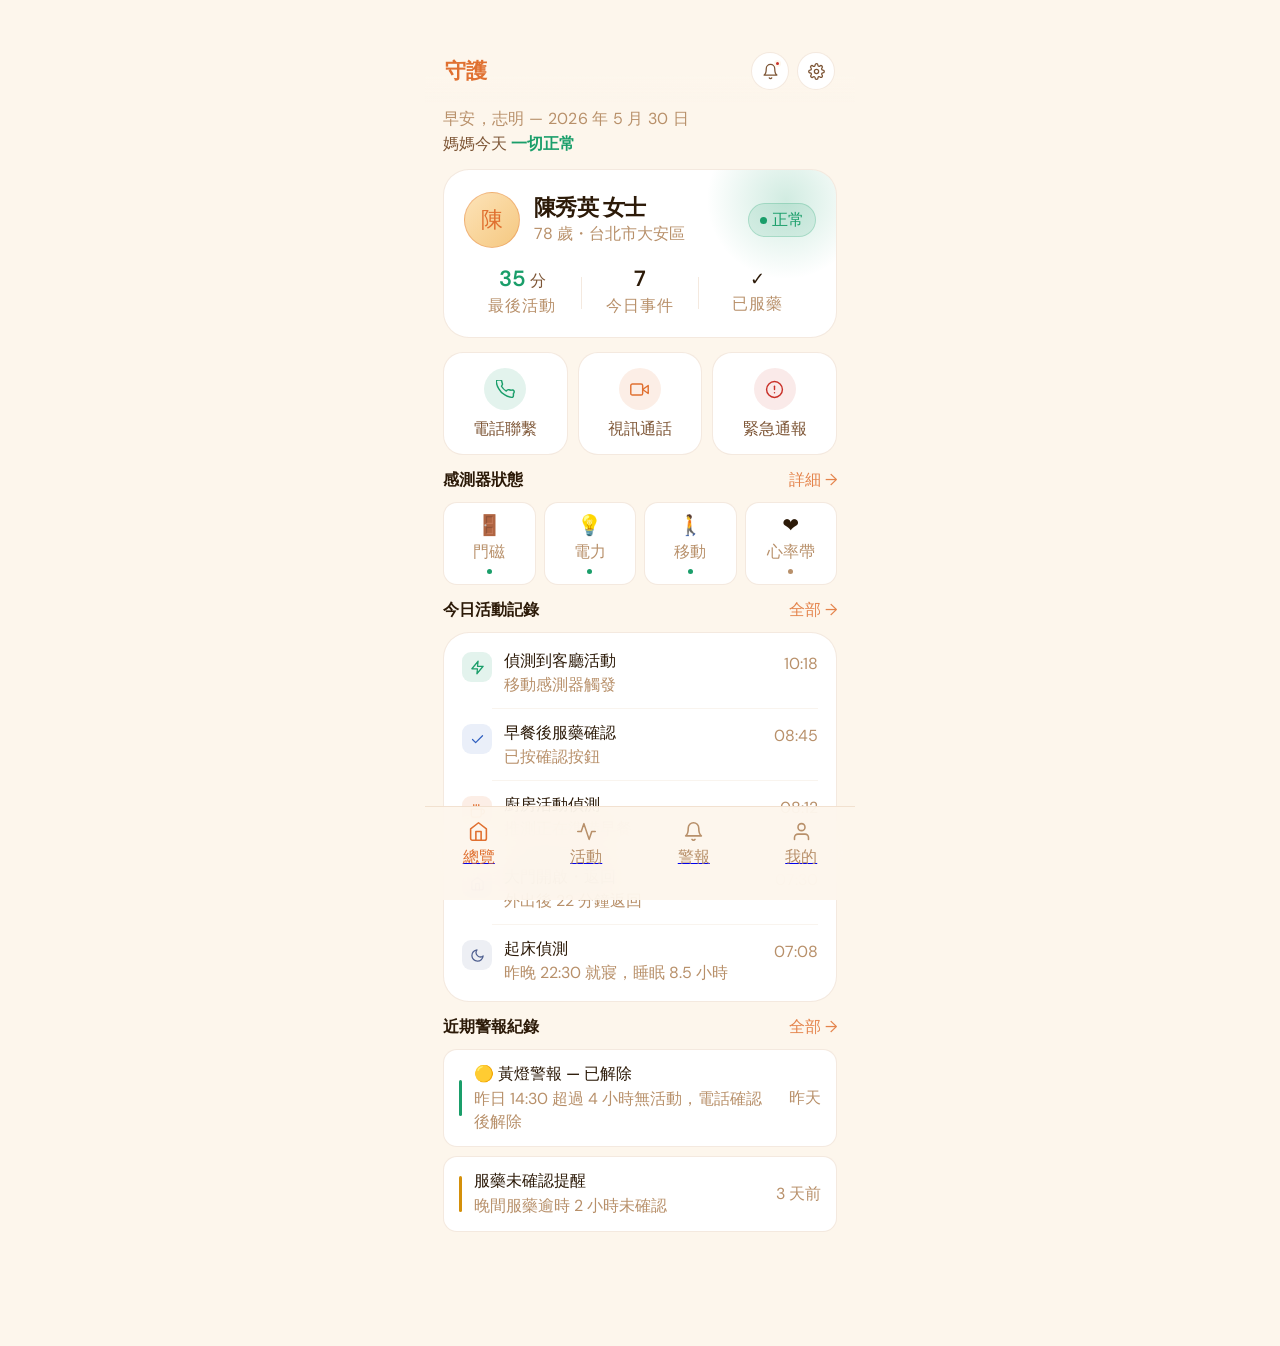
==== caregiver-dashboard/index.html @ 0aa28986 "feat: 防孤獨死照護系統初始提交 家屬 App 儀表板（caregiver-dashboard）完成： - 主畫面 index.html：狀態卡、活動時間軸、感測器列、警報區塊 - 警報頁 ale" ====
<!DOCTYPE html>
<html lang="zh-TW">
<head>
  <meta charset="UTF-8">
  <meta name="viewport" content="width=device-width, initial-scale=1.0">
  <title>守護 — 家屬照護儀表板</title>
  <link rel="preconnect" href="https://fonts.googleapis.com">
  <link rel="preconnect" href="https://fonts.gstatic.com" crossorigin>
  <link href="https://fonts.googleapis.com/css2?family=Fraunces:opsz,wght@9..144,300;9..144,400;9..144,600&family=DM+Sans:opsz,wght@9..40,300;9..40,400;9..40,500;9..40,600&display=swap" rel="stylesheet">
  <link rel="stylesheet" href="css/main.min.css">
</head>
<body>

<div class="app-wrapper">

  <!-- TOP BAR -->
  <header class="top-bar">
    <div class="app-logo">守護</div>
    <div class="top-actions">
      <button class="icon-btn" aria-label="通知">
        <div class="notif-dot"></div>
        <svg viewBox="0 0 24 24" fill="none" stroke="currentColor" stroke-width="1.8" stroke-linecap="round" stroke-linejoin="round">
          <path d="M18 8A6 6 0 006 8c0 7-3 9-3 9h18s-3-2-3-9"/>
          <path d="M13.73 21a2 2 0 01-3.46 0"/>
        </svg>
      </button>
      <button class="icon-btn" aria-label="設定">
        <svg viewBox="0 0 24 24" fill="none" stroke="currentColor" stroke-width="1.8" stroke-linecap="round" stroke-linejoin="round">
          <circle cx="12" cy="12" r="3"/>
          <path d="M19.4 15a1.65 1.65 0 00.33 1.82l.06.06a2 2 0 010 2.83 2 2 0 01-2.83 0l-.06-.06a1.65 1.65 0 00-1.82-.33 1.65 1.65 0 00-1 1.51V21a2 2 0 01-4 0v-.09a1.65 1.65 0 00-1-1.51 1.65 1.65 0 00-1.82.33l-.06.06a2 2 0 01-2.83-2.83l.06-.06A1.65 1.65 0 004.68 15a1.65 1.65 0 00-1.51-1H3a2 2 0 010-4h.09A1.65 1.65 0 004.6 9a1.65 1.65 0 00-.33-1.82l-.06-.06a2 2 0 012.83-2.83l.06.06A1.65 1.65 0 009 4.68a1.65 1.65 0 001-1.51V3a2 2 0 014 0v.09a1.65 1.65 0 001 1.51 1.65 1.65 0 001.82-.33l.06-.06a2 2 0 012.83 2.83l-.06.06A1.65 1.65 0 0019.4 9a1.65 1.65 0 001.51 1H21a2 2 0 010 4h-.09a1.65 1.65 0 00-1.51 1z"/>
        </svg>
      </button>
    </div>
  </header>

  <!-- MAIN -->
  <main class="main-content">

    <!-- 問候語 -->
    <div class="greeting">
      <div class="greeting-sub">早安，志明 — 2026 年 5 月 30 日</div>
      <div class="greeting-main" id="greeting-main">媽媽今天 <strong>一切正常</strong></div>
    </div>

    <!-- 長者狀態卡 -->
    <div class="elder-hero-card" id="hero-card">
      <div class="elder-info-row">
        <div class="elder-avatar">
          陳
          <div class="avatar-pulse"></div>
        </div>
        <div class="elder-meta">
          <div class="elder-name">陳秀英 女士</div>
          <div class="elder-detail">78 歲・台北市大安區</div>
        </div>
        <div class="status-badge" id="status-badge">
          <div class="status-dot"></div>
          <span id="badge-text">正常</span>
        </div>
      </div>

      <div class="status-stats">
        <div class="status-stat">
          <div class="stat-value highlight">35<small> 分</small></div>
          <div class="stat-label">最後活動</div>
        </div>
        <div class="stat-divider"></div>
        <div class="status-stat">
          <div class="stat-value">7</div>
          <div class="stat-label">今日事件</div>
        </div>
        <div class="stat-divider"></div>
        <div class="status-stat">
          <div class="stat-value" style="font-size:18px;">✓</div>
          <div class="stat-label">已服藥</div>
        </div>
      </div>
    </div>

    <!-- 快速操作 -->
    <div class="quick-actions">
      <div class="action-btn call">
        <div class="action-icon">
          <svg viewBox="0 0 24 24" fill="none" stroke="currentColor" stroke-width="1.8" stroke-linecap="round" stroke-linejoin="round">
            <path d="M22 16.92v3a2 2 0 01-2.18 2 19.79 19.79 0 01-8.63-3.07A19.5 19.5 0 013.4 10.81 19.79 19.79 0 01.36 2.18 2 2 0 012.34 0h3a2 2 0 012 1.72c.127.96.361 1.903.7 2.81a2 2 0 01-.45 2.11L6.91 7.91a16 16 0 006.09 6.09l1.27-1.27a2 2 0 012.11-.45c.907.339 1.85.573 2.81.7A2 2 0 0122 16.92z"/>
          </svg>
        </div>
        <span class="action-label">電話聯繫</span>
      </div>
      <div class="action-btn video">
        <div class="action-icon">
          <svg viewBox="0 0 24 24" fill="none" stroke="currentColor" stroke-width="1.8" stroke-linecap="round" stroke-linejoin="round">
            <polygon points="23 7 16 12 23 17 23 7"/>
            <rect x="1" y="5" width="15" height="14" rx="2" ry="2"/>
          </svg>
        </div>
        <span class="action-label">視訊通話</span>
      </div>
      <div class="action-btn sos">
        <div class="action-icon">
          <svg viewBox="0 0 24 24" fill="none" stroke="currentColor" stroke-width="1.8" stroke-linecap="round" stroke-linejoin="round">
            <circle cx="12" cy="12" r="10"/>
            <line x1="12" y1="8" x2="12" y2="12"/>
            <line x1="12" y1="16" x2="12.01" y2="16"/>
          </svg>
        </div>
        <span class="action-label">緊急通報</span>
      </div>
    </div>

    <!-- 感測器狀態 -->
    <div class="sensor-section">
      <div class="section-header">
        <span class="section-title">感測器狀態</span>
        <span class="section-link">詳細 →</span>
      </div>
      <div class="sensor-row">
        <div class="sensor-card">
          <div class="sensor-emoji">🚪</div>
          <div class="sensor-name">門磁</div>
          <div class="sensor-pip"></div>
        </div>
        <div class="sensor-card">
          <div class="sensor-emoji">💡</div>
          <div class="sensor-name">電力</div>
          <div class="sensor-pip"></div>
        </div>
        <div class="sensor-card">
          <div class="sensor-emoji">🚶</div>
          <div class="sensor-name">移動</div>
          <div class="sensor-pip"></div>
        </div>
        <div class="sensor-card">
          <div class="sensor-emoji">❤️</div>
          <div class="sensor-name">心率帶</div>
          <div class="sensor-pip offline"></div>
        </div>
      </div>
    </div>

    <!-- 活動時間軸 -->
    <div class="timeline-section">
      <div class="section-header">
        <span class="section-title">今日活動記錄</span>
        <span class="section-link">全部 →</span>
      </div>
      <div class="timeline-card">
        <div class="timeline-list">

          <div class="tl-item">
            <div class="tl-icon tl-movement">
              <svg viewBox="0 0 24 24" fill="none" stroke="currentColor" stroke-width="2" stroke-linecap="round" stroke-linejoin="round">
                <polyline points="13 2 3 14 12 14 11 22 21 10 12 10 13 2"/>
              </svg>
            </div>
            <div class="tl-content">
              <div class="tl-event">偵測到客廳活動</div>
              <div class="tl-sub">移動感測器觸發</div>
            </div>
            <div class="tl-time">10:18</div>
          </div>

          <div class="tl-item">
            <div class="tl-icon tl-medicine">
              <svg viewBox="0 0 24 24" fill="none" stroke="currentColor" stroke-width="2" stroke-linecap="round" stroke-linejoin="round">
                <polyline points="20 6 9 17 4 12"/>
              </svg>
            </div>
            <div class="tl-content">
              <div class="tl-event">早餐後服藥確認</div>
              <div class="tl-sub">已按確認按鈕</div>
            </div>
            <div class="tl-time">08:45</div>
          </div>

          <div class="tl-item">
            <div class="tl-icon tl-food">
              <svg viewBox="0 0 24 24" fill="none" stroke="currentColor" stroke-width="2" stroke-linecap="round" stroke-linejoin="round">
                <path d="M18 8h1a4 4 0 010 8h-1"/>
                <path d="M2 8h16v9a4 4 0 01-4 4H6a4 4 0 01-4-4V8z"/>
                <line x1="6" y1="1" x2="6" y2="4"/>
                <line x1="10" y1="1" x2="10" y2="4"/>
                <line x1="14" y1="1" x2="14" y2="4"/>
              </svg>
            </div>
            <div class="tl-content">
              <div class="tl-event">廚房活動偵測</div>
              <div class="tl-sub">推測正在準備早餐</div>
            </div>
            <div class="tl-time">08:12</div>
          </div>

          <div class="tl-item">
            <div class="tl-icon tl-door">
              <svg viewBox="0 0 24 24" fill="none" stroke="currentColor" stroke-width="2" stroke-linecap="round" stroke-linejoin="round">
                <path d="M3 9l9-7 9 7v11a2 2 0 01-2 2H5a2 2 0 01-2-2z"/>
                <polyline points="9 22 9 12 15 12 15 22"/>
              </svg>
            </div>
            <div class="tl-content">
              <div class="tl-event">大門開啟・返回</div>
              <div class="tl-sub">外出後 22 分鐘返回</div>
            </div>
            <div class="tl-time">07:30</div>
          </div>

          <div class="tl-item">
            <div class="tl-icon tl-sleep">
              <svg viewBox="0 0 24 24" fill="none" stroke="currentColor" stroke-width="2" stroke-linecap="round" stroke-linejoin="round">
                <path d="M21 12.79A9 9 0 1111.21 3 7 7 0 0021 12.79z"/>
              </svg>
            </div>
            <div class="tl-content">
              <div class="tl-event">起床偵測</div>
              <div class="tl-sub">昨晚 22:30 就寢，睡眠 8.5 小時</div>
            </div>
            <div class="tl-time">07:08</div>
          </div>

        </div>
      </div>
    </div>

    <!-- 近期警報 -->
    <div class="alert-section">
      <div class="section-header">
        <span class="section-title">近期警報紀錄</span>
        <span class="section-link">全部 →</span>
      </div>
      <div class="alert-list">
        <div class="alert-item">
          <div class="alert-bar green"></div>
          <div class="alert-content">
            <div class="alert-title">🟡 黃燈警報 — 已解除</div>
            <div class="alert-desc">昨日 14:30 超過 4 小時無活動，電話確認後解除</div>
          </div>
          <div class="alert-time">昨天</div>
        </div>
        <div class="alert-item">
          <div class="alert-bar yellow"></div>
          <div class="alert-content">
            <div class="alert-title">服藥未確認提醒</div>
            <div class="alert-desc">晚間服藥逾時 2 小時未確認</div>
          </div>
          <div class="alert-time">3 天前</div>
        </div>
      </div>
    </div>

    <div style="height: 12px;"></div>
  </main>

</div><!-- /app-wrapper -->

<script src="js/bottom-nav.js"></script>
<script src="js/main.js"></script>
</body>
</html>
---- caregiver-dashboard/css/main.min.css ----
:root{--color-bg: #fdf6ec;--color-surface: #ffffff;--color-surface-raised: #fff9f0;--color-surface-high: #fff3e0;--color-border: rgba(180, 110, 40, 0.15);--color-border-subtle: rgba(180, 110, 40, 0.08);--color-text-primary: #2c1a08;--color-text-secondary: #7d5535;--color-text-dim: #b8906a;--color-accent: #e07030;--color-accent-dim: rgba(224, 112, 48, 0.12);--color-green: #1a9e6a;--color-green-dim: rgba(26, 158, 106, 0.12);--color-green-glow: rgba(26, 158, 106, 0.20);--color-yellow: #d4900a;--color-yellow-dim: rgba(212, 144, 10, 0.12);--color-yellow-glow: rgba(212, 144, 10, 0.20);--color-red: #c93028;--color-red-dim: rgba(201, 48, 40, 0.10);--color-red-glow: rgba(201, 48, 40, 0.20);--color-blue: #3060c0;--color-purple: #7050b8;--color-slate: #506090;--font-display: 'Fraunces', Georgia, serif;--font-ui: 'DM Sans', system-ui, sans-serif;--radius-sm: 8px;--radius-md: 14px;--radius-lg: 20px;--radius-xl: 26px}*,*::before,*::after{box-sizing:border-box;margin:0;padding:0}html{font-size:100%;-webkit-tap-highlight-color:rgba(0,0,0,0)}body{font-family:var(--font-ui);background-color:var(--color-bg);color:var(--color-text-primary);min-height:100vh;max-width:430px;margin:0 auto;position:relative;overflow-x:hidden}::-webkit-scrollbar{width:4px}::-webkit-scrollbar-track{background:rgba(0,0,0,0)}::-webkit-scrollbar-thumb{background:var(--color-text-dim);border-radius:2px}@keyframes fade-up{from{opacity:0;transform:translateY(18px)}to{opacity:1;transform:translateY(0)}}@keyframes pulse-ring{0%{transform:scale(0.88);opacity:.55}100%{transform:scale(1.28);opacity:0}}@keyframes dot-blink{0%,100%{opacity:1}50%{opacity:.45}}.app-wrapper{display:flex;flex-direction:column;min-height:100vh;padding-bottom:88px}.top-bar{display:flex;align-items:center;justify-content:space-between;padding:52px 20px 14px;position:sticky;top:0;z-index:100;background:linear-gradient(to bottom, var(--color-bg) 72%, transparent)}.app-logo{font-family:var(--font-display);font-size:1.3125rem;font-weight:600;color:var(--color-accent);letter-spacing:-0.02em}.top-actions{display:flex;gap:8px;align-items:center}.icon-btn{width:38px;height:38px;border-radius:50%;background:var(--color-surface);border:1px solid var(--color-border);display:flex;align-items:center;justify-content:center;cursor:pointer;color:var(--color-text-secondary);transition:background .18s,color .18s;position:relative}.icon-btn:hover{background:var(--color-surface-raised);color:var(--color-text-primary)}.icon-btn svg{width:17px;height:17px}.notif-dot{position:absolute;top:7px;right:7px;width:7px;height:7px;border-radius:50%;background:var(--color-red);border:2px solid var(--color-bg)}.main-content{padding:4px 18px 0;display:flex;flex-direction:column;gap:14px}.section-header{display:flex;align-items:center;justify-content:space-between;margin-bottom:11px}.section-title{font-size:1rem;font-weight:600;color:var(--color-text-primary)}.section-link{font-size:1rem;color:var(--color-accent);cursor:pointer;opacity:.85}.bottom-nav{position:fixed;bottom:0;left:50%;transform:translateX(-50%);width:100%;max-width:430px;background:rgba(253,246,236,.92);backdrop-filter:blur(22px);-webkit-backdrop-filter:blur(22px);border-top:1px solid var(--color-border);display:flex;align-items:center;justify-content:space-around;padding:10px 0 28px;z-index:100}.nav-item{display:flex;flex-direction:column;align-items:center;gap:4px;cursor:pointer;padding:4px 22px;transition:opacity .18s}.nav-item svg{width:21px;height:21px;color:var(--color-text-dim);transition:color .18s}.nav-item span{font-size:1rem;color:var(--color-text-dim);transition:color .18s}.nav-item.active svg,.nav-item.active span{color:var(--color-accent)}.greeting{animation:fade-up .4s ease both;animation-delay:.02s}.greeting-sub{font-size:1rem;color:var(--color-text-dim);margin-bottom:3px;letter-spacing:.02em}.greeting-main{font-size:1rem;color:var(--color-text-secondary);font-weight:400}.greeting-main strong{font-weight:600;color:var(--color-green)}.elder-hero-card{background:var(--color-surface);border:1px solid var(--color-border);border-radius:var(--radius-xl);padding:22px 20px 20px;position:relative;overflow:hidden;animation:fade-up .45s ease both;animation-delay:.08s}.elder-hero-card::before{content:"";position:absolute;top:-50px;right:-30px;width:160px;height:160px;border-radius:50%;background:radial-gradient(circle, var(--color-green-glow) 0%, transparent 70%);pointer-events:none;transition:background .8s ease}.elder-hero-card.status-yellow::before{background:radial-gradient(circle, var(--color-yellow-glow) 0%, transparent 70%)}.elder-hero-card.status-red::before{background:radial-gradient(circle, var(--color-red-glow) 0%, transparent 70%)}.elder-info-row{display:flex;align-items:center;gap:14px;margin-bottom:20px}.elder-avatar{width:56px;height:56px;border-radius:50%;background:linear-gradient(135deg, #fde3b8 0%, #f5c880 100%);display:flex;align-items:center;justify-content:center;font-family:var(--font-display);font-size:1.375rem;font-weight:400;color:var(--color-accent);flex-shrink:0;border:1.5px solid rgba(224,112,48,.35);position:relative}.avatar-pulse{position:absolute;inset:-4px;border-radius:50%;border:1.5px solid var(--color-accent);opacity:0;animation:pulse-ring 3.2s ease-out infinite}.elder-meta{flex:1;min-width:0}.elder-name{font-family:var(--font-display);font-size:1.375rem;font-weight:600;color:var(--color-text-primary);letter-spacing:-0.025em;line-height:1.1;margin-bottom:4px;white-space:nowrap;overflow:hidden;text-overflow:ellipsis}.elder-detail{font-size:1rem;color:var(--color-text-dim)}.status-badge{display:inline-flex;align-items:center;gap:5px;padding:5px 11px;border-radius:100px;font-size:1rem;font-weight:500;flex-shrink:0;background:var(--color-green-dim);color:var(--color-green);border:1px solid rgba(26,158,106,.22);transition:all .4s}.status-badge.yellow{background:var(--color-yellow-dim);color:var(--color-yellow);border-color:rgba(212,144,10,.22)}.status-badge.red{background:var(--color-red-dim);color:var(--color-red);border-color:rgba(201,48,40,.22)}.status-dot{width:7px;height:7px;border-radius:50%;background:currentColor;animation:dot-blink 2s ease-in-out infinite}.status-stats{display:grid;grid-template-columns:1fr 1px 1fr 1px 1fr;align-items:center}.stat-divider{height:32px;background:var(--color-border)}.status-stat{text-align:center;padding:0 8px}.stat-value{font-size:1.375rem;font-weight:600;color:var(--color-text-primary);line-height:1;margin-bottom:5px}.stat-value.highlight{color:var(--color-green)}.stat-value small{font-size:1rem;font-weight:400;color:var(--color-text-secondary)}.stat-label{font-size:1rem;color:var(--color-text-dim);text-transform:uppercase;letter-spacing:.07em}.quick-actions{display:grid;grid-template-columns:1fr 1fr 1fr;gap:10px;animation:fade-up .45s ease both;animation-delay:.16s}.action-btn{background:var(--color-surface);border:1px solid var(--color-border);border-radius:var(--radius-lg);padding:15px 8px 14px;display:flex;flex-direction:column;align-items:center;gap:8px;cursor:pointer;transition:background .18s,transform .18s;user-select:none}.action-btn:hover{background:var(--color-surface-raised);transform:translateY(-2px)}.action-btn:active{transform:translateY(0)}.action-icon{width:42px;height:42px;border-radius:50%;display:flex;align-items:center;justify-content:center}.action-icon svg{width:19px;height:19px}.action-btn.call .action-icon{background:var(--color-green-dim);color:var(--color-green)}.action-btn.video .action-icon{background:var(--color-accent-dim);color:var(--color-accent)}.action-btn.sos .action-icon{background:var(--color-red-dim);color:var(--color-red)}.action-label{font-size:1rem;font-weight:500;color:var(--color-text-secondary)}.sensor-section{animation:fade-up .45s ease both;animation-delay:.24s}.sensor-row{display:grid;grid-template-columns:repeat(4, 1fr);gap:8px}.sensor-card{background:var(--color-surface);border:1px solid var(--color-border);border-radius:var(--radius-md);padding:12px 6px 10px;display:flex;flex-direction:column;align-items:center;gap:6px}.sensor-emoji{font-size:1.25rem;line-height:1}.sensor-name{font-size:1rem;color:var(--color-text-dim);text-align:center}.sensor-pip{width:5px;height:5px;border-radius:50%;background:var(--color-green)}.sensor-pip.offline{background:var(--color-text-dim)}.sensor-pip.warn{background:var(--color-yellow)}.timeline-section{animation:fade-up .45s ease both;animation-delay:.3s}.timeline-card{background:var(--color-surface);border:1px solid var(--color-border);border-radius:var(--radius-xl);overflow:hidden}.timeline-list{padding:4px 0}.tl-item{display:flex;align-items:flex-start;gap:12px;padding:13px 18px;position:relative;transition:background .15s;cursor:default}.tl-item:hover{background:var(--color-surface-raised)}.tl-item:not(:last-child)::after{content:"";position:absolute;left:48px;bottom:0;right:18px;height:1px;background:var(--color-border-subtle)}.tl-icon{width:30px;height:30px;border-radius:9px;display:flex;align-items:center;justify-content:center;flex-shrink:0;margin-top:2px}.tl-icon svg{width:15px;height:15px}.tl-movement{background:var(--color-green-dim);color:var(--color-green)}.tl-medicine{background:rgba(48,96,192,.1);color:var(--color-blue)}.tl-food{background:var(--color-accent-dim);color:var(--color-accent)}.tl-door{background:rgba(112,80,184,.1);color:var(--color-purple)}.tl-sleep{background:rgba(80,96,144,.1);color:var(--color-slate)}.tl-alert{background:var(--color-red-dim);color:var(--color-red)}.tl-content{flex:1}.tl-event{font-size:1rem;font-weight:500;color:var(--color-text-primary);margin-bottom:2px}.tl-sub{font-size:1rem;color:var(--color-text-dim)}.tl-time{font-size:1rem;color:var(--color-text-dim);flex-shrink:0;margin-top:3px;font-variant-numeric:tabular-nums}.alert-section{animation:fade-up .45s ease both;animation-delay:.36s}.alert-list{display:flex;flex-direction:column;gap:9px}.alert-item{background:var(--color-surface);border:1px solid var(--color-border);border-radius:var(--radius-md);padding:13px 15px;display:flex;align-items:center;gap:12px}.alert-bar{width:3px;height:36px;border-radius:2px;flex-shrink:0}.alert-bar.green{background:var(--color-green)}.alert-bar.yellow{background:var(--color-yellow)}.alert-bar.red{background:var(--color-red)}.alert-content{flex:1}.alert-title{font-size:1rem;font-weight:500;color:var(--color-text-primary);margin-bottom:2px}.alert-desc{font-size:1rem;color:var(--color-text-dim);line-height:1.45}.alert-time{font-size:1rem;color:var(--color-text-dim);white-space:nowrap;flex-shrink:0}.top-bar--inner .top-bar-left{display:flex;align-items:center;gap:10px}.page-title{font-family:var(--font-ui);font-size:1.0625rem;font-weight:600;color:var(--color-text-primary);letter-spacing:-0.01em}.alerts-page{padding-top:12px}.alert-status-banner{display:flex;align-items:center;gap:14px;padding:16px 18px;border-radius:var(--radius-lg);border:1px solid var(--color-border);background:var(--color-surface);animation:fade-up .35s ease both}.alert-status-banner.green{background:var(--color-green-dim);border-color:rgba(26,158,106,.25)}.alert-status-banner.green .status-banner-dot{background:var(--color-green);box-shadow:0 0 0 5px var(--color-green-glow)}.alert-status-banner.green .status-banner-value{color:var(--color-green)}.alert-status-banner.yellow{background:var(--color-yellow-dim);border-color:rgba(212,144,10,.25)}.alert-status-banner.yellow .status-banner-dot{background:var(--color-yellow);box-shadow:0 0 0 5px var(--color-yellow-glow);animation:dot-blink 1.4s ease-in-out infinite}.alert-status-banner.yellow .status-banner-value{color:var(--color-yellow)}.alert-status-banner.red{background:var(--color-red-dim);border-color:rgba(201,48,40,.25)}.alert-status-banner.red .status-banner-dot{background:var(--color-red);box-shadow:0 0 0 5px var(--color-red-glow);animation:dot-blink .8s ease-in-out infinite}.alert-status-banner.red .status-banner-value{color:var(--color-red)}.status-banner-indicator{display:flex;align-items:center;justify-content:center;width:36px;height:36px;flex-shrink:0}.status-banner-dot{width:12px;height:12px;border-radius:50%}.status-banner-body{flex:1}.status-banner-label{font-size:.6875rem;color:var(--color-text-dim);margin-bottom:3px;text-transform:uppercase;letter-spacing:.04em}.status-banner-value{font-family:var(--font-display);font-size:1.125rem;font-weight:600;letter-spacing:-0.02em}.status-banner-meta{text-align:right;flex-shrink:0}.status-banner-since{font-size:.8125rem;font-weight:500;color:var(--color-text-primary)}.status-banner-date{font-size:.6875rem;color:var(--color-text-dim);margin-top:2px}.alert-filter-bar{display:flex;gap:6px;animation:fade-up .35s ease both;animation-delay:.08s}.filter-tab{display:flex;align-items:center;gap:6px;padding:7px 13px;border-radius:var(--radius-md);border:1px solid var(--color-border);background:var(--color-surface);font-family:var(--font-ui);font-size:.8125rem;font-weight:500;color:var(--color-text-secondary);cursor:pointer;transition:background .18s,border-color .18s,color .18s}.filter-tab:hover{background:var(--color-surface-raised);color:var(--color-text-primary)}.filter-tab.active{background:var(--color-accent-dim);border-color:rgba(224,112,48,.3);color:var(--color-accent)}.filter-count{display:inline-flex;align-items:center;justify-content:center;min-width:17px;height:17px;padding:0 4px;border-radius:9px;background:var(--color-surface-high);font-size:.625rem;font-weight:700;color:var(--color-text-dim)}.filter-count.is-active{background:var(--color-red-dim);color:var(--color-red)}.alert-feed{display:flex;flex-direction:column;gap:10px;animation:fade-up .35s ease both;animation-delay:.16s;padding-bottom:8px}.alert-card{background:var(--color-surface);border:1px solid var(--color-border);border-left-width:3px;border-radius:var(--radius-lg);padding:16px;transition:opacity .22s,transform .22s}.alert-card.hidden{display:none}.alert-card.level-red{border-left-color:var(--color-red)}.alert-card.level-yellow{border-left-color:var(--color-yellow)}.alert-card-header{display:flex;align-items:center;justify-content:space-between;margin-bottom:10px}.alert-level-badge{display:inline-flex;align-items:center;gap:6px;padding:4px 9px;border-radius:var(--radius-sm);font-size:.6875rem;font-weight:700;letter-spacing:.02em}.alert-level-badge .level-dot{width:6px;height:6px;border-radius:50%;flex-shrink:0}.alert-level-badge.red{background:var(--color-red-dim);color:var(--color-red);border:1px solid rgba(201,48,40,.2)}.alert-level-badge.red .level-dot{background:var(--color-red)}.alert-level-badge.yellow{background:var(--color-yellow-dim);color:var(--color-yellow);border:1px solid rgba(212,144,10,.2)}.alert-level-badge.yellow .level-dot{background:var(--color-yellow)}.alert-card-time{font-size:.6875rem;color:var(--color-text-dim)}.alert-card-trigger{font-size:.9375rem;font-weight:500;color:var(--color-text-primary);line-height:1.4;margin-bottom:5px}.alert-meta-row{display:flex;align-items:center;gap:5px;font-size:.6875rem;color:var(--color-text-dim);margin-bottom:14px}.dot-divider{opacity:.45}.alert-escalation{margin-bottom:14px;padding-left:2px}.esc-item{display:flex;gap:11px;align-items:flex-start;position:relative}.esc-item:not(:last-child){padding-bottom:10px}.esc-item:not(:last-child)::after{content:"";position:absolute;left:6px;top:14px;bottom:0;width:1px;background:var(--color-border)}.esc-dot{width:13px;height:13px;border-radius:50%;flex-shrink:0;margin-top:2px;position:relative;z-index:1}.esc-dot.auto{background:var(--color-surface-high);border:2px solid var(--color-text-dim)}.esc-dot.notify{background:var(--color-yellow-dim);border:2px solid var(--color-yellow)}.esc-dot.resolve{background:var(--color-green-dim);border:2px solid var(--color-green)}.esc-dot.contact{background:var(--color-accent-dim);border:2px solid var(--color-accent)}.esc-body{flex:1}.esc-action{font-size:.8125rem;font-weight:500;color:var(--color-text-primary);line-height:1.35}.esc-time{font-size:.6875rem;color:var(--color-text-dim);margin-top:2px}.alert-card-footer{display:flex;align-items:center;gap:5px;padding-top:12px;border-top:1px solid var(--color-border-subtle);font-size:.75rem;font-weight:500}.alert-card-footer.resolved{color:var(--color-green)}.alert-card-footer.resolved svg{stroke:var(--color-green)}.alert-card-footer.pending{color:var(--color-yellow)}.alert-card-footer.pending svg{stroke:var(--color-yellow)}.alert-action-group{display:flex;gap:8px;margin-top:14px;padding-top:12px;border-top:1px solid var(--color-border-subtle)}.alert-action-btn{flex:1;padding:10px 12px;border-radius:var(--radius-md);font-family:var(--font-ui);font-size:.8125rem;font-weight:600;cursor:pointer;text-align:center;border:1px solid var(--color-border);background:var(--color-surface);color:var(--color-text-primary);transition:background .18s}.alert-action-btn:hover{background:var(--color-surface-raised)}.alert-action-btn.primary{background:var(--color-accent);border-color:var(--color-accent);color:#fff}.alert-action-btn.primary:hover{filter:brightness(0.92)}.alert-action-btn.danger{background:var(--color-red-dim);border-color:rgba(201,48,40,.3);color:var(--color-red)}.alert-action-btn.danger:hover{background:rgba(201,48,40,.18)}.alert-empty{text-align:center;padding:48px 20px;color:var(--color-text-dim);font-size:.875rem;display:none}.alert-empty.visible{display:block}.alert-empty .alert-empty-icon{font-size:2rem;margin-bottom:12px;opacity:.5}
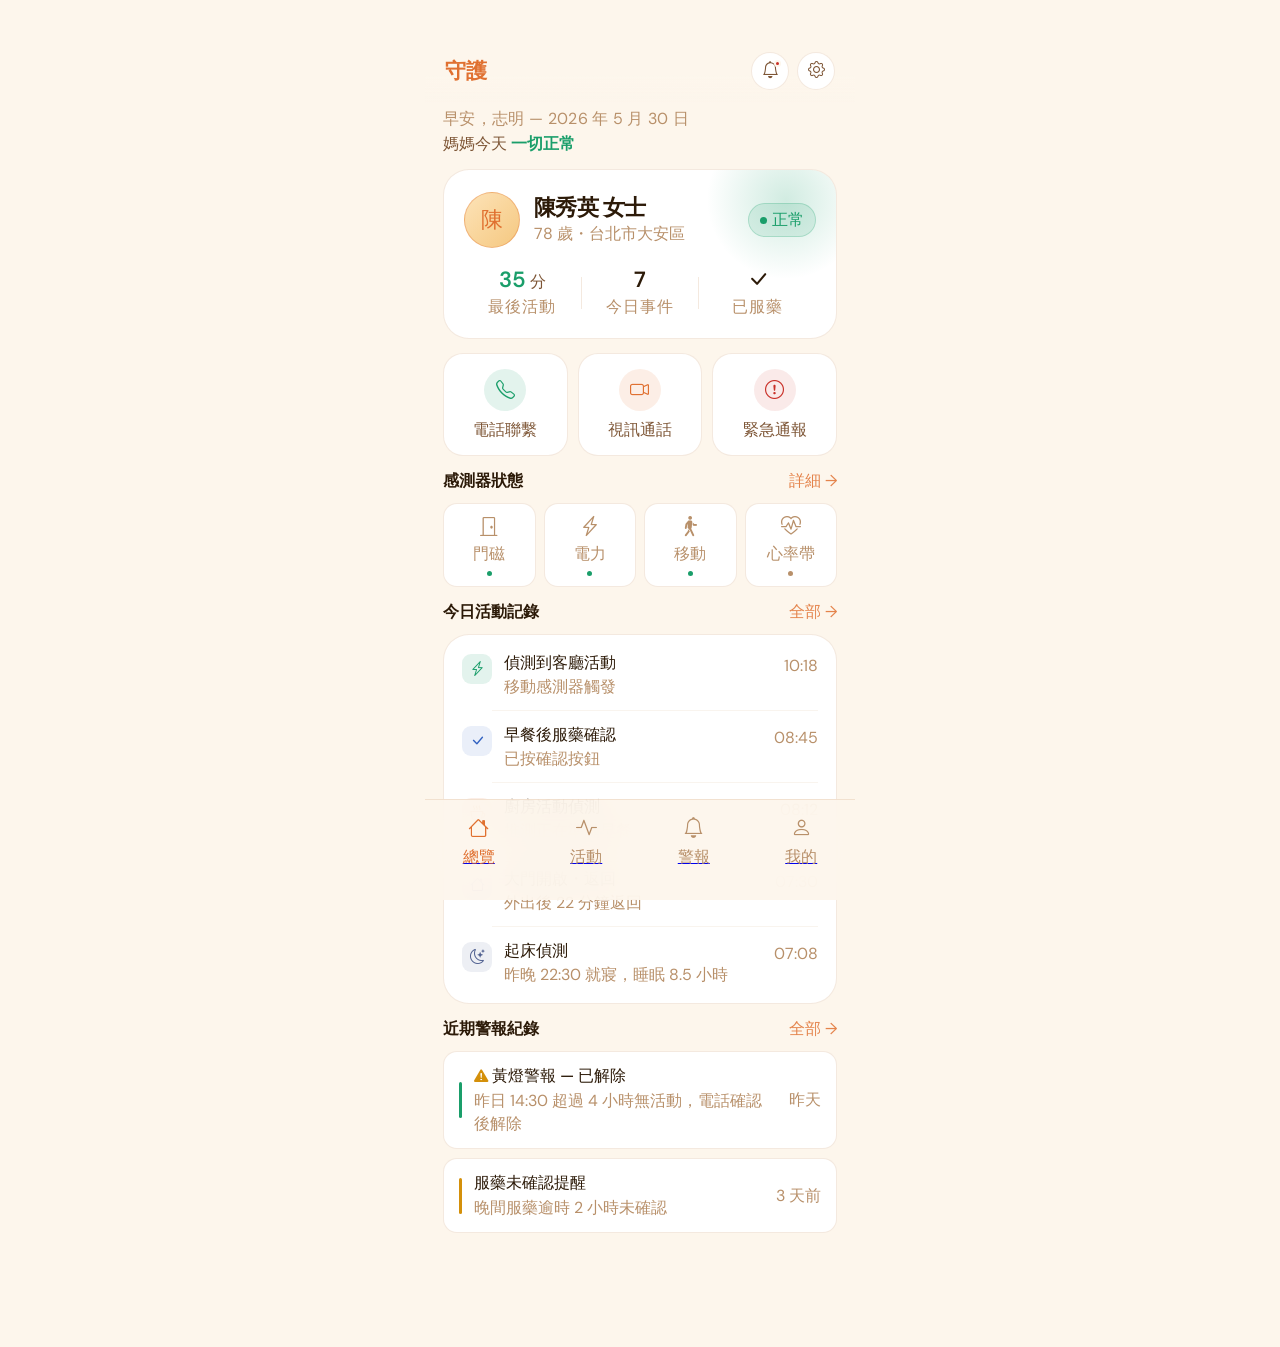
==== commit c811ac9b: "開發 開發" ====
--- a/caregiver-dashboard/index.html
+++ b/caregiver-dashboard/index.html
@@ -7,6 +7,7 @@
   <link rel="preconnect" href="https://fonts.googleapis.com">
   <link rel="preconnect" href="https://fonts.gstatic.com" crossorigin>
   <link href="https://fonts.googleapis.com/css2?family=Fraunces:opsz,wght@9..144,300;9..144,400;9..144,600&family=DM+Sans:opsz,wght@9..40,300;9..40,400;9..40,500;9..40,600&display=swap" rel="stylesheet">
+  <link rel="stylesheet" href="https://cdn.jsdelivr.net/npm/bootstrap-icons@1.11.3/font/bootstrap-icons.min.css">
   <link rel="stylesheet" href="css/main.min.css">
 </head>
 <body>
@@ -19,16 +20,10 @@
     <div class="top-actions">
       <button class="icon-btn" aria-label="通知">
         <div class="notif-dot"></div>
-        <svg viewBox="0 0 24 24" fill="none" stroke="currentColor" stroke-width="1.8" stroke-linecap="round" stroke-linejoin="round">
-          <path d="M18 8A6 6 0 006 8c0 7-3 9-3 9h18s-3-2-3-9"/>
-          <path d="M13.73 21a2 2 0 01-3.46 0"/>
-        </svg>
+        <i class="bi bi-bell"></i>
       </button>
       <button class="icon-btn" aria-label="設定">
-        <svg viewBox="0 0 24 24" fill="none" stroke="currentColor" stroke-width="1.8" stroke-linecap="round" stroke-linejoin="round">
-          <circle cx="12" cy="12" r="3"/>
-          <path d="M19.4 15a1.65 1.65 0 00.33 1.82l.06.06a2 2 0 010 2.83 2 2 0 01-2.83 0l-.06-.06a1.65 1.65 0 00-1.82-.33 1.65 1.65 0 00-1 1.51V21a2 2 0 01-4 0v-.09a1.65 1.65 0 00-1-1.51 1.65 1.65 0 00-1.82.33l-.06.06a2 2 0 01-2.83-2.83l.06-.06A1.65 1.65 0 004.68 15a1.65 1.65 0 00-1.51-1H3a2 2 0 010-4h.09A1.65 1.65 0 004.6 9a1.65 1.65 0 00-.33-1.82l-.06-.06a2 2 0 012.83-2.83l.06.06A1.65 1.65 0 009 4.68a1.65 1.65 0 001-1.51V3a2 2 0 014 0v.09a1.65 1.65 0 001 1.51 1.65 1.65 0 001.82-.33l.06-.06a2 2 0 012.83 2.83l-.06.06A1.65 1.65 0 0019.4 9a1.65 1.65 0 001.51 1H21a2 2 0 010 4h-.09a1.65 1.65 0 00-1.51 1z"/>
-        </svg>
+        <i class="bi bi-gear"></i>
       </button>
     </div>
   </header>
@@ -71,7 +66,7 @@
         </div>
         <div class="stat-divider"></div>
         <div class="status-stat">
-          <div class="stat-value" style="font-size:18px;">✓</div>
+          <div class="stat-value"><i class="bi bi-check-lg"></i></div>
           <div class="stat-label">已服藥</div>
         </div>
       </div>
@@ -81,28 +76,19 @@
     <div class="quick-actions">
       <div class="action-btn call">
         <div class="action-icon">
-          <svg viewBox="0 0 24 24" fill="none" stroke="currentColor" stroke-width="1.8" stroke-linecap="round" stroke-linejoin="round">
-            <path d="M22 16.92v3a2 2 0 01-2.18 2 19.79 19.79 0 01-8.63-3.07A19.5 19.5 0 013.4 10.81 19.79 19.79 0 01.36 2.18 2 2 0 012.34 0h3a2 2 0 012 1.72c.127.96.361 1.903.7 2.81a2 2 0 01-.45 2.11L6.91 7.91a16 16 0 006.09 6.09l1.27-1.27a2 2 0 012.11-.45c.907.339 1.85.573 2.81.7A2 2 0 0122 16.92z"/>
-          </svg>
+          <i class="bi bi-telephone"></i>
         </div>
         <span class="action-label">電話聯繫</span>
       </div>
       <div class="action-btn video">
         <div class="action-icon">
-          <svg viewBox="0 0 24 24" fill="none" stroke="currentColor" stroke-width="1.8" stroke-linecap="round" stroke-linejoin="round">
-            <polygon points="23 7 16 12 23 17 23 7"/>
-            <rect x="1" y="5" width="15" height="14" rx="2" ry="2"/>
-          </svg>
+          <i class="bi bi-camera-video"></i>
         </div>
         <span class="action-label">視訊通話</span>
       </div>
       <div class="action-btn sos">
         <div class="action-icon">
-          <svg viewBox="0 0 24 24" fill="none" stroke="currentColor" stroke-width="1.8" stroke-linecap="round" stroke-linejoin="round">
-            <circle cx="12" cy="12" r="10"/>
-            <line x1="12" y1="8" x2="12" y2="12"/>
-            <line x1="12" y1="16" x2="12.01" y2="16"/>
-          </svg>
+          <i class="bi bi-exclamation-circle"></i>
         </div>
         <span class="action-label">緊急通報</span>
       </div>
@@ -116,22 +102,22 @@
       </div>
       <div class="sensor-row">
         <div class="sensor-card">
-          <div class="sensor-emoji">🚪</div>
+          <div class="sensor-icon"><i class="bi bi-door-closed"></i></div>
           <div class="sensor-name">門磁</div>
           <div class="sensor-pip"></div>
         </div>
         <div class="sensor-card">
-          <div class="sensor-emoji">💡</div>
+          <div class="sensor-icon"><i class="bi bi-lightning-charge"></i></div>
           <div class="sensor-name">電力</div>
           <div class="sensor-pip"></div>
         </div>
         <div class="sensor-card">
-          <div class="sensor-emoji">🚶</div>
+          <div class="sensor-icon"><i class="bi bi-person-walking"></i></div>
           <div class="sensor-name">移動</div>
           <div class="sensor-pip"></div>
         </div>
         <div class="sensor-card">
-          <div class="sensor-emoji">❤️</div>
+          <div class="sensor-icon"><i class="bi bi-heart-pulse"></i></div>
           <div class="sensor-name">心率帶</div>
           <div class="sensor-pip offline"></div>
         </div>
@@ -149,9 +135,7 @@
 
           <div class="tl-item">
             <div class="tl-icon tl-movement">
-              <svg viewBox="0 0 24 24" fill="none" stroke="currentColor" stroke-width="2" stroke-linecap="round" stroke-linejoin="round">
-                <polyline points="13 2 3 14 12 14 11 22 21 10 12 10 13 2"/>
-              </svg>
+              <i class="bi bi-lightning-charge"></i>
             </div>
             <div class="tl-content">
               <div class="tl-event">偵測到客廳活動</div>
@@ -162,9 +146,7 @@
 
           <div class="tl-item">
             <div class="tl-icon tl-medicine">
-              <svg viewBox="0 0 24 24" fill="none" stroke="currentColor" stroke-width="2" stroke-linecap="round" stroke-linejoin="round">
-                <polyline points="20 6 9 17 4 12"/>
-              </svg>
+              <i class="bi bi-check-lg"></i>
             </div>
             <div class="tl-content">
               <div class="tl-event">早餐後服藥確認</div>
@@ -175,13 +157,7 @@
 
           <div class="tl-item">
             <div class="tl-icon tl-food">
-              <svg viewBox="0 0 24 24" fill="none" stroke="currentColor" stroke-width="2" stroke-linecap="round" stroke-linejoin="round">
-                <path d="M18 8h1a4 4 0 010 8h-1"/>
-                <path d="M2 8h16v9a4 4 0 01-4 4H6a4 4 0 01-4-4V8z"/>
-                <line x1="6" y1="1" x2="6" y2="4"/>
-                <line x1="10" y1="1" x2="10" y2="4"/>
-                <line x1="14" y1="1" x2="14" y2="4"/>
-              </svg>
+              <i class="bi bi-cup-hot"></i>
             </div>
             <div class="tl-content">
               <div class="tl-event">廚房活動偵測</div>
@@ -192,10 +168,7 @@
 
           <div class="tl-item">
             <div class="tl-icon tl-door">
-              <svg viewBox="0 0 24 24" fill="none" stroke="currentColor" stroke-width="2" stroke-linecap="round" stroke-linejoin="round">
-                <path d="M3 9l9-7 9 7v11a2 2 0 01-2 2H5a2 2 0 01-2-2z"/>
-                <polyline points="9 22 9 12 15 12 15 22"/>
-              </svg>
+              <i class="bi bi-house"></i>
             </div>
             <div class="tl-content">
               <div class="tl-event">大門開啟・返回</div>
@@ -206,9 +179,7 @@
 
           <div class="tl-item">
             <div class="tl-icon tl-sleep">
-              <svg viewBox="0 0 24 24" fill="none" stroke="currentColor" stroke-width="2" stroke-linecap="round" stroke-linejoin="round">
-                <path d="M21 12.79A9 9 0 1111.21 3 7 7 0 0021 12.79z"/>
-              </svg>
+              <i class="bi bi-moon-stars"></i>
             </div>
             <div class="tl-content">
               <div class="tl-event">起床偵測</div>
@@ -231,7 +202,7 @@
         <div class="alert-item">
           <div class="alert-bar green"></div>
           <div class="alert-content">
-            <div class="alert-title">🟡 黃燈警報 — 已解除</div>
+            <div class="alert-title"><i class="bi bi-exclamation-triangle-fill alert-icon-warn"></i> 黃燈警報 — 已解除</div>
             <div class="alert-desc">昨日 14:30 超過 4 小時無活動，電話確認後解除</div>
           </div>
           <div class="alert-time">昨天</div>
--- a/caregiver-dashboard/css/main.min.css
+++ b/caregiver-dashboard/css/main.min.css
@@ -1 +1 @@
-:root{--color-bg: #fdf6ec;--color-surface: #ffffff;--color-surface-raised: #fff9f0;--color-surface-high: #fff3e0;--color-border: rgba(180, 110, 40, 0.15);--color-border-subtle: rgba(180, 110, 40, 0.08);--color-text-primary: #2c1a08;--color-text-secondary: #7d5535;--color-text-dim: #b8906a;--color-accent: #e07030;--color-accent-dim: rgba(224, 112, 48, 0.12);--color-green: #1a9e6a;--color-green-dim: rgba(26, 158, 106, 0.12);--color-green-glow: rgba(26, 158, 106, 0.20);--color-yellow: #d4900a;--color-yellow-dim: rgba(212, 144, 10, 0.12);--color-yellow-glow: rgba(212, 144, 10, 0.20);--color-red: #c93028;--color-red-dim: rgba(201, 48, 40, 0.10);--color-red-glow: rgba(201, 48, 40, 0.20);--color-blue: #3060c0;--color-purple: #7050b8;--color-slate: #506090;--font-display: 'Fraunces', Georgia, serif;--font-ui: 'DM Sans', system-ui, sans-serif;--radius-sm: 8px;--radius-md: 14px;--radius-lg: 20px;--radius-xl: 26px}*,*::before,*::after{box-sizing:border-box;margin:0;padding:0}html{font-size:100%;-webkit-tap-highlight-color:rgba(0,0,0,0)}body{font-family:var(--font-ui);background-color:var(--color-bg);color:var(--color-text-primary);min-height:100vh;max-width:430px;margin:0 auto;position:relative;overflow-x:hidden}::-webkit-scrollbar{width:4px}::-webkit-scrollbar-track{background:rgba(0,0,0,0)}::-webkit-scrollbar-thumb{background:var(--color-text-dim);border-radius:2px}@keyframes fade-up{from{opacity:0;transform:translateY(18px)}to{opacity:1;transform:translateY(0)}}@keyframes pulse-ring{0%{transform:scale(0.88);opacity:.55}100%{transform:scale(1.28);opacity:0}}@keyframes dot-blink{0%,100%{opacity:1}50%{opacity:.45}}.app-wrapper{display:flex;flex-direction:column;min-height:100vh;padding-bottom:88px}.top-bar{display:flex;align-items:center;justify-content:space-between;padding:52px 20px 14px;position:sticky;top:0;z-index:100;background:linear-gradient(to bottom, var(--color-bg) 72%, transparent)}.app-logo{font-family:var(--font-display);font-size:1.3125rem;font-weight:600;color:var(--color-accent);letter-spacing:-0.02em}.top-actions{display:flex;gap:8px;align-items:center}.icon-btn{width:38px;height:38px;border-radius:50%;background:var(--color-surface);border:1px solid var(--color-border);display:flex;align-items:center;justify-content:center;cursor:pointer;color:var(--color-text-secondary);transition:background .18s,color .18s;position:relative}.icon-btn:hover{background:var(--color-surface-raised);color:var(--color-text-primary)}.icon-btn svg{width:17px;height:17px}.notif-dot{position:absolute;top:7px;right:7px;width:7px;height:7px;border-radius:50%;background:var(--color-red);border:2px solid var(--color-bg)}.main-content{padding:4px 18px 0;display:flex;flex-direction:column;gap:14px}.section-header{display:flex;align-items:center;justify-content:space-between;margin-bottom:11px}.section-title{font-size:1rem;font-weight:600;color:var(--color-text-primary)}.section-link{font-size:1rem;color:var(--color-accent);cursor:pointer;opacity:.85}.bottom-nav{position:fixed;bottom:0;left:50%;transform:translateX(-50%);width:100%;max-width:430px;background:rgba(253,246,236,.92);backdrop-filter:blur(22px);-webkit-backdrop-filter:blur(22px);border-top:1px solid var(--color-border);display:flex;align-items:center;justify-content:space-around;padding:10px 0 28px;z-index:100}.nav-item{display:flex;flex-direction:column;align-items:center;gap:4px;cursor:pointer;padding:4px 22px;transition:opacity .18s}.nav-item svg{width:21px;height:21px;color:var(--color-text-dim);transition:color .18s}.nav-item span{font-size:1rem;color:var(--color-text-dim);transition:color .18s}.nav-item.active svg,.nav-item.active span{color:var(--color-accent)}.greeting{animation:fade-up .4s ease both;animation-delay:.02s}.greeting-sub{font-size:1rem;color:var(--color-text-dim);margin-bottom:3px;letter-spacing:.02em}.greeting-main{font-size:1rem;color:var(--color-text-secondary);font-weight:400}.greeting-main strong{font-weight:600;color:var(--color-green)}.elder-hero-card{background:var(--color-surface);border:1px solid var(--color-border);border-radius:var(--radius-xl);padding:22px 20px 20px;position:relative;overflow:hidden;animation:fade-up .45s ease both;animation-delay:.08s}.elder-hero-card::before{content:"";position:absolute;top:-50px;right:-30px;width:160px;height:160px;border-radius:50%;background:radial-gradient(circle, var(--color-green-glow) 0%, transparent 70%);pointer-events:none;transition:background .8s ease}.elder-hero-card.status-yellow::before{background:radial-gradient(circle, var(--color-yellow-glow) 0%, transparent 70%)}.elder-hero-card.status-red::before{background:radial-gradient(circle, var(--color-red-glow) 0%, transparent 70%)}.elder-info-row{display:flex;align-items:center;gap:14px;margin-bottom:20px}.elder-avatar{width:56px;height:56px;border-radius:50%;background:linear-gradient(135deg, #fde3b8 0%, #f5c880 100%);display:flex;align-items:center;justify-content:center;font-family:var(--font-display);font-size:1.375rem;font-weight:400;color:var(--color-accent);flex-shrink:0;border:1.5px solid rgba(224,112,48,.35);position:relative}.avatar-pulse{position:absolute;inset:-4px;border-radius:50%;border:1.5px solid var(--color-accent);opacity:0;animation:pulse-ring 3.2s ease-out infinite}.elder-meta{flex:1;min-width:0}.elder-name{font-family:var(--font-display);font-size:1.375rem;font-weight:600;color:var(--color-text-primary);letter-spacing:-0.025em;line-height:1.1;margin-bottom:4px;white-space:nowrap;overflow:hidden;text-overflow:ellipsis}.elder-detail{font-size:1rem;color:var(--color-text-dim)}.status-badge{display:inline-flex;align-items:center;gap:5px;padding:5px 11px;border-radius:100px;font-size:1rem;font-weight:500;flex-shrink:0;background:var(--color-green-dim);color:var(--color-green);border:1px solid rgba(26,158,106,.22);transition:all .4s}.status-badge.yellow{background:var(--color-yellow-dim);color:var(--color-yellow);border-color:rgba(212,144,10,.22)}.status-badge.red{background:var(--color-red-dim);color:var(--color-red);border-color:rgba(201,48,40,.22)}.status-dot{width:7px;height:7px;border-radius:50%;background:currentColor;animation:dot-blink 2s ease-in-out infinite}.status-stats{display:grid;grid-template-columns:1fr 1px 1fr 1px 1fr;align-items:center}.stat-divider{height:32px;background:var(--color-border)}.status-stat{text-align:center;padding:0 8px}.stat-value{font-size:1.375rem;font-weight:600;color:var(--color-text-primary);line-height:1;margin-bottom:5px}.stat-value.highlight{color:var(--color-green)}.stat-value small{font-size:1rem;font-weight:400;color:var(--color-text-secondary)}.stat-label{font-size:1rem;color:var(--color-text-dim);text-transform:uppercase;letter-spacing:.07em}.quick-actions{display:grid;grid-template-columns:1fr 1fr 1fr;gap:10px;animation:fade-up .45s ease both;animation-delay:.16s}.action-btn{background:var(--color-surface);border:1px solid var(--color-border);border-radius:var(--radius-lg);padding:15px 8px 14px;display:flex;flex-direction:column;align-items:center;gap:8px;cursor:pointer;transition:background .18s,transform .18s;user-select:none}.action-btn:hover{background:var(--color-surface-raised);transform:translateY(-2px)}.action-btn:active{transform:translateY(0)}.action-icon{width:42px;height:42px;border-radius:50%;display:flex;align-items:center;justify-content:center}.action-icon svg{width:19px;height:19px}.action-btn.call .action-icon{background:var(--color-green-dim);color:var(--color-green)}.action-btn.video .action-icon{background:var(--color-accent-dim);color:var(--color-accent)}.action-btn.sos .action-icon{background:var(--color-red-dim);color:var(--color-red)}.action-label{font-size:1rem;font-weight:500;color:var(--color-text-secondary)}.sensor-section{animation:fade-up .45s ease both;animation-delay:.24s}.sensor-row{display:grid;grid-template-columns:repeat(4, 1fr);gap:8px}.sensor-card{background:var(--color-surface);border:1px solid var(--color-border);border-radius:var(--radius-md);padding:12px 6px 10px;display:flex;flex-direction:column;align-items:center;gap:6px}.sensor-emoji{font-size:1.25rem;line-height:1}.sensor-name{font-size:1rem;color:var(--color-text-dim);text-align:center}.sensor-pip{width:5px;height:5px;border-radius:50%;background:var(--color-green)}.sensor-pip.offline{background:var(--color-text-dim)}.sensor-pip.warn{background:var(--color-yellow)}.timeline-section{animation:fade-up .45s ease both;animation-delay:.3s}.timeline-card{background:var(--color-surface);border:1px solid var(--color-border);border-radius:var(--radius-xl);overflow:hidden}.timeline-list{padding:4px 0}.tl-item{display:flex;align-items:flex-start;gap:12px;padding:13px 18px;position:relative;transition:background .15s;cursor:default}.tl-item:hover{background:var(--color-surface-raised)}.tl-item:not(:last-child)::after{content:"";position:absolute;left:48px;bottom:0;right:18px;height:1px;background:var(--color-border-subtle)}.tl-icon{width:30px;height:30px;border-radius:9px;display:flex;align-items:center;justify-content:center;flex-shrink:0;margin-top:2px}.tl-icon svg{width:15px;height:15px}.tl-movement{background:var(--color-green-dim);color:var(--color-green)}.tl-medicine{background:rgba(48,96,192,.1);color:var(--color-blue)}.tl-food{background:var(--color-accent-dim);color:var(--color-accent)}.tl-door{background:rgba(112,80,184,.1);color:var(--color-purple)}.tl-sleep{background:rgba(80,96,144,.1);color:var(--color-slate)}.tl-alert{background:var(--color-red-dim);color:var(--color-red)}.tl-content{flex:1}.tl-event{font-size:1rem;font-weight:500;color:var(--color-text-primary);margin-bottom:2px}.tl-sub{font-size:1rem;color:var(--color-text-dim)}.tl-time{font-size:1rem;color:var(--color-text-dim);flex-shrink:0;margin-top:3px;font-variant-numeric:tabular-nums}.alert-section{animation:fade-up .45s ease both;animation-delay:.36s}.alert-list{display:flex;flex-direction:column;gap:9px}.alert-item{background:var(--color-surface);border:1px solid var(--color-border);border-radius:var(--radius-md);padding:13px 15px;display:flex;align-items:center;gap:12px}.alert-bar{width:3px;height:36px;border-radius:2px;flex-shrink:0}.alert-bar.green{background:var(--color-green)}.alert-bar.yellow{background:var(--color-yellow)}.alert-bar.red{background:var(--color-red)}.alert-content{flex:1}.alert-title{font-size:1rem;font-weight:500;color:var(--color-text-primary);margin-bottom:2px}.alert-desc{font-size:1rem;color:var(--color-text-dim);line-height:1.45}.alert-time{font-size:1rem;color:var(--color-text-dim);white-space:nowrap;flex-shrink:0}.top-bar--inner .top-bar-left{display:flex;align-items:center;gap:10px}.page-title{font-family:var(--font-ui);font-size:1.0625rem;font-weight:600;color:var(--color-text-primary);letter-spacing:-0.01em}.alerts-page{padding-top:12px}.alert-status-banner{display:flex;align-items:center;gap:14px;padding:16px 18px;border-radius:var(--radius-lg);border:1px solid var(--color-border);background:var(--color-surface);animation:fade-up .35s ease both}.alert-status-banner.green{background:var(--color-green-dim);border-color:rgba(26,158,106,.25)}.alert-status-banner.green .status-banner-dot{background:var(--color-green);box-shadow:0 0 0 5px var(--color-green-glow)}.alert-status-banner.green .status-banner-value{color:var(--color-green)}.alert-status-banner.yellow{background:var(--color-yellow-dim);border-color:rgba(212,144,10,.25)}.alert-status-banner.yellow .status-banner-dot{background:var(--color-yellow);box-shadow:0 0 0 5px var(--color-yellow-glow);animation:dot-blink 1.4s ease-in-out infinite}.alert-status-banner.yellow .status-banner-value{color:var(--color-yellow)}.alert-status-banner.red{background:var(--color-red-dim);border-color:rgba(201,48,40,.25)}.alert-status-banner.red .status-banner-dot{background:var(--color-red);box-shadow:0 0 0 5px var(--color-red-glow);animation:dot-blink .8s ease-in-out infinite}.alert-status-banner.red .status-banner-value{color:var(--color-red)}.status-banner-indicator{display:flex;align-items:center;justify-content:center;width:36px;height:36px;flex-shrink:0}.status-banner-dot{width:12px;height:12px;border-radius:50%}.status-banner-body{flex:1}.status-banner-label{font-size:.6875rem;color:var(--color-text-dim);margin-bottom:3px;text-transform:uppercase;letter-spacing:.04em}.status-banner-value{font-family:var(--font-display);font-size:1.125rem;font-weight:600;letter-spacing:-0.02em}.status-banner-meta{text-align:right;flex-shrink:0}.status-banner-since{font-size:.8125rem;font-weight:500;color:var(--color-text-primary)}.status-banner-date{font-size:.6875rem;color:var(--color-text-dim);margin-top:2px}.alert-filter-bar{display:flex;gap:6px;animation:fade-up .35s ease both;animation-delay:.08s}.filter-tab{display:flex;align-items:center;gap:6px;padding:7px 13px;border-radius:var(--radius-md);border:1px solid var(--color-border);background:var(--color-surface);font-family:var(--font-ui);font-size:.8125rem;font-weight:500;color:var(--color-text-secondary);cursor:pointer;transition:background .18s,border-color .18s,color .18s}.filter-tab:hover{background:var(--color-surface-raised);color:var(--color-text-primary)}.filter-tab.active{background:var(--color-accent-dim);border-color:rgba(224,112,48,.3);color:var(--color-accent)}.filter-count{display:inline-flex;align-items:center;justify-content:center;min-width:17px;height:17px;padding:0 4px;border-radius:9px;background:var(--color-surface-high);font-size:.625rem;font-weight:700;color:var(--color-text-dim)}.filter-count.is-active{background:var(--color-red-dim);color:var(--color-red)}.alert-feed{display:flex;flex-direction:column;gap:10px;animation:fade-up .35s ease both;animation-delay:.16s;padding-bottom:8px}.alert-card{background:var(--color-surface);border:1px solid var(--color-border);border-left-width:3px;border-radius:var(--radius-lg);padding:16px;transition:opacity .22s,transform .22s}.alert-card.hidden{display:none}.alert-card.level-red{border-left-color:var(--color-red)}.alert-card.level-yellow{border-left-color:var(--color-yellow)}.alert-card-header{display:flex;align-items:center;justify-content:space-between;margin-bottom:10px}.alert-level-badge{display:inline-flex;align-items:center;gap:6px;padding:4px 9px;border-radius:var(--radius-sm);font-size:.6875rem;font-weight:700;letter-spacing:.02em}.alert-level-badge .level-dot{width:6px;height:6px;border-radius:50%;flex-shrink:0}.alert-level-badge.red{background:var(--color-red-dim);color:var(--color-red);border:1px solid rgba(201,48,40,.2)}.alert-level-badge.red .level-dot{background:var(--color-red)}.alert-level-badge.yellow{background:var(--color-yellow-dim);color:var(--color-yellow);border:1px solid rgba(212,144,10,.2)}.alert-level-badge.yellow .level-dot{background:var(--color-yellow)}.alert-card-time{font-size:.6875rem;color:var(--color-text-dim)}.alert-card-trigger{font-size:.9375rem;font-weight:500;color:var(--color-text-primary);line-height:1.4;margin-bottom:5px}.alert-meta-row{display:flex;align-items:center;gap:5px;font-size:.6875rem;color:var(--color-text-dim);margin-bottom:14px}.dot-divider{opacity:.45}.alert-escalation{margin-bottom:14px;padding-left:2px}.esc-item{display:flex;gap:11px;align-items:flex-start;position:relative}.esc-item:not(:last-child){padding-bottom:10px}.esc-item:not(:last-child)::after{content:"";position:absolute;left:6px;top:14px;bottom:0;width:1px;background:var(--color-border)}.esc-dot{width:13px;height:13px;border-radius:50%;flex-shrink:0;margin-top:2px;position:relative;z-index:1}.esc-dot.auto{background:var(--color-surface-high);border:2px solid var(--color-text-dim)}.esc-dot.notify{background:var(--color-yellow-dim);border:2px solid var(--color-yellow)}.esc-dot.resolve{background:var(--color-green-dim);border:2px solid var(--color-green)}.esc-dot.contact{background:var(--color-accent-dim);border:2px solid var(--color-accent)}.esc-body{flex:1}.esc-action{font-size:.8125rem;font-weight:500;color:var(--color-text-primary);line-height:1.35}.esc-time{font-size:.6875rem;color:var(--color-text-dim);margin-top:2px}.alert-card-footer{display:flex;align-items:center;gap:5px;padding-top:12px;border-top:1px solid var(--color-border-subtle);font-size:.75rem;font-weight:500}.alert-card-footer.resolved{color:var(--color-green)}.alert-card-footer.resolved svg{stroke:var(--color-green)}.alert-card-footer.pending{color:var(--color-yellow)}.alert-card-footer.pending svg{stroke:var(--color-yellow)}.alert-action-group{display:flex;gap:8px;margin-top:14px;padding-top:12px;border-top:1px solid var(--color-border-subtle)}.alert-action-btn{flex:1;padding:10px 12px;border-radius:var(--radius-md);font-family:var(--font-ui);font-size:.8125rem;font-weight:600;cursor:pointer;text-align:center;border:1px solid var(--color-border);background:var(--color-surface);color:var(--color-text-primary);transition:background .18s}.alert-action-btn:hover{background:var(--color-surface-raised)}.alert-action-btn.primary{background:var(--color-accent);border-color:var(--color-accent);color:#fff}.alert-action-btn.primary:hover{filter:brightness(0.92)}.alert-action-btn.danger{background:var(--color-red-dim);border-color:rgba(201,48,40,.3);color:var(--color-red)}.alert-action-btn.danger:hover{background:rgba(201,48,40,.18)}.alert-empty{text-align:center;padding:48px 20px;color:var(--color-text-dim);font-size:.875rem;display:none}.alert-empty.visible{display:block}.alert-empty .alert-empty-icon{font-size:2rem;margin-bottom:12px;opacity:.5}+:root{--color-bg: #fdf6ec;--color-surface: #ffffff;--color-surface-raised: #fff9f0;--color-surface-high: #fff3e0;--color-border: rgba(180, 110, 40, 0.15);--color-border-subtle: rgba(180, 110, 40, 0.08);--color-text-primary: #2c1a08;--color-text-secondary: #7d5535;--color-text-dim: #b8906a;--color-accent: #e07030;--color-accent-dim: rgba(224, 112, 48, 0.12);--color-green: #1a9e6a;--color-green-dim: rgba(26, 158, 106, 0.12);--color-green-glow: rgba(26, 158, 106, 0.20);--color-yellow: #d4900a;--color-yellow-dim: rgba(212, 144, 10, 0.12);--color-yellow-glow: rgba(212, 144, 10, 0.20);--color-red: #c93028;--color-red-dim: rgba(201, 48, 40, 0.10);--color-red-glow: rgba(201, 48, 40, 0.20);--color-blue: #3060c0;--color-purple: #7050b8;--color-slate: #506090;--font-display: 'Fraunces', Georgia, serif;--font-ui: 'DM Sans', system-ui, sans-serif;--radius-sm: 8px;--radius-md: 14px;--radius-lg: 20px;--radius-xl: 26px}*,*::before,*::after{box-sizing:border-box;margin:0;padding:0}html{font-size:100%;-webkit-tap-highlight-color:rgba(0,0,0,0)}body{font-family:var(--font-ui);background-color:var(--color-bg);color:var(--color-text-primary);min-height:100vh;max-width:430px;margin:0 auto;position:relative;overflow-x:hidden}::-webkit-scrollbar{width:4px}::-webkit-scrollbar-track{background:rgba(0,0,0,0)}::-webkit-scrollbar-thumb{background:var(--color-text-dim);border-radius:2px}@keyframes fade-up{from{opacity:0;transform:translateY(18px)}to{opacity:1;transform:translateY(0)}}@keyframes pulse-ring{0%{transform:scale(0.88);opacity:.55}100%{transform:scale(1.28);opacity:0}}@keyframes dot-blink{0%,100%{opacity:1}50%{opacity:.45}}.app-wrapper{display:flex;flex-direction:column;min-height:100vh;padding-bottom:88px}.top-bar{display:flex;align-items:center;justify-content:space-between;padding:52px 20px 14px;position:sticky;top:0;z-index:100;background:linear-gradient(to bottom, var(--color-bg) 72%, transparent)}.app-logo{font-family:var(--font-display);font-size:1.3125rem;font-weight:600;color:var(--color-accent);letter-spacing:-0.02em}.top-actions{display:flex;gap:8px;align-items:center}.icon-btn{width:38px;height:38px;border-radius:50%;background:var(--color-surface);border:1px solid var(--color-border);display:flex;align-items:center;justify-content:center;cursor:pointer;color:var(--color-text-secondary);transition:background .18s,color .18s;position:relative}.icon-btn:hover{background:var(--color-surface-raised);color:var(--color-text-primary)}.icon-btn{font-size:17px}.notif-dot{position:absolute;top:7px;right:7px;width:7px;height:7px;border-radius:50%;background:var(--color-red);border:2px solid var(--color-bg)}.main-content{padding:4px 18px 0;display:flex;flex-direction:column;gap:14px}.section-header{display:flex;align-items:center;justify-content:space-between;margin-bottom:11px}.section-title{font-size:1rem;font-weight:600;color:var(--color-text-primary)}.section-link{font-size:1rem;color:var(--color-accent);cursor:pointer;opacity:.85}.bottom-nav{position:fixed;bottom:0;left:50%;transform:translateX(-50%);width:100%;max-width:430px;background:rgba(253,246,236,.92);backdrop-filter:blur(22px);-webkit-backdrop-filter:blur(22px);border-top:1px solid var(--color-border);display:flex;align-items:center;justify-content:space-around;padding:10px 0 28px;z-index:100}.nav-item{display:flex;flex-direction:column;align-items:center;gap:4px;cursor:pointer;padding:4px 22px;transition:opacity .18s}.nav-item i{font-size:21px;color:var(--color-text-dim);transition:color .18s}.nav-item span{font-size:1rem;color:var(--color-text-dim);transition:color .18s}.nav-item.active i,.nav-item.active span{color:var(--color-accent)}.greeting{animation:fade-up .4s ease both;animation-delay:.02s}.greeting-sub{font-size:1rem;color:var(--color-text-dim);margin-bottom:3px;letter-spacing:.02em}.greeting-main{font-size:1rem;color:var(--color-text-secondary);font-weight:400}.greeting-main strong{font-weight:600;color:var(--color-green)}.elder-hero-card{background:var(--color-surface);border:1px solid var(--color-border);border-radius:var(--radius-xl);padding:22px 20px 20px;position:relative;overflow:hidden;animation:fade-up .45s ease both;animation-delay:.08s}.elder-hero-card::before{content:"";position:absolute;top:-50px;right:-30px;width:160px;height:160px;border-radius:50%;background:radial-gradient(circle, var(--color-green-glow) 0%, transparent 70%);pointer-events:none;transition:background .8s ease}.elder-hero-card.status-yellow::before{background:radial-gradient(circle, var(--color-yellow-glow) 0%, transparent 70%)}.elder-hero-card.status-red::before{background:radial-gradient(circle, var(--color-red-glow) 0%, transparent 70%)}.elder-info-row{display:flex;align-items:center;gap:14px;margin-bottom:20px}.elder-avatar{width:56px;height:56px;border-radius:50%;background:linear-gradient(135deg, #fde3b8 0%, #f5c880 100%);display:flex;align-items:center;justify-content:center;font-family:var(--font-display);font-size:1.375rem;font-weight:400;color:var(--color-accent);flex-shrink:0;border:1.5px solid rgba(224,112,48,.35);position:relative}.avatar-pulse{position:absolute;inset:-4px;border-radius:50%;border:1.5px solid var(--color-accent);opacity:0;animation:pulse-ring 3.2s ease-out infinite}.elder-meta{flex:1;min-width:0}.elder-name{font-family:var(--font-display);font-size:1.375rem;font-weight:600;color:var(--color-text-primary);letter-spacing:-0.025em;line-height:1.1;margin-bottom:4px;white-space:nowrap;overflow:hidden;text-overflow:ellipsis}.elder-detail{font-size:1rem;color:var(--color-text-dim)}.status-badge{display:inline-flex;align-items:center;gap:5px;padding:5px 11px;border-radius:100px;font-size:1rem;font-weight:500;flex-shrink:0;background:var(--color-green-dim);color:var(--color-green);border:1px solid rgba(26,158,106,.22);transition:all .4s}.status-badge.yellow{background:var(--color-yellow-dim);color:var(--color-yellow);border-color:rgba(212,144,10,.22)}.status-badge.red{background:var(--color-red-dim);color:var(--color-red);border-color:rgba(201,48,40,.22)}.status-dot{width:7px;height:7px;border-radius:50%;background:currentColor;animation:dot-blink 2s ease-in-out infinite}.status-stats{display:grid;grid-template-columns:1fr 1px 1fr 1px 1fr;align-items:center}.stat-divider{height:32px;background:var(--color-border)}.status-stat{text-align:center;padding:0 8px}.stat-value{font-size:1.375rem;font-weight:600;color:var(--color-text-primary);line-height:1;margin-bottom:5px}.stat-value.highlight{color:var(--color-green)}.stat-value small{font-size:1rem;font-weight:400;color:var(--color-text-secondary)}.stat-label{font-size:1rem;color:var(--color-text-dim);text-transform:uppercase;letter-spacing:.07em}.quick-actions{display:grid;grid-template-columns:1fr 1fr 1fr;gap:10px;animation:fade-up .45s ease both;animation-delay:.16s}.action-btn{background:var(--color-surface);border:1px solid var(--color-border);border-radius:var(--radius-lg);padding:15px 8px 14px;display:flex;flex-direction:column;align-items:center;gap:8px;cursor:pointer;transition:background .18s,transform .18s;user-select:none}.action-btn:hover{background:var(--color-surface-raised);transform:translateY(-2px)}.action-btn:active{transform:translateY(0)}.action-icon{width:42px;height:42px;border-radius:50%;display:flex;align-items:center;justify-content:center;font-size:19px}.action-btn.call .action-icon{background:var(--color-green-dim);color:var(--color-green)}.action-btn.video .action-icon{background:var(--color-accent-dim);color:var(--color-accent)}.action-btn.sos .action-icon{background:var(--color-red-dim);color:var(--color-red)}.action-label{font-size:1rem;font-weight:500;color:var(--color-text-secondary)}.sensor-section{animation:fade-up .45s ease both;animation-delay:.24s}.sensor-row{display:grid;grid-template-columns:repeat(4, 1fr);gap:8px}.sensor-card{background:var(--color-surface);border:1px solid var(--color-border);border-radius:var(--radius-md);padding:12px 6px 10px;display:flex;flex-direction:column;align-items:center;gap:6px}.sensor-icon{font-size:1.25rem;line-height:1;color:var(--color-text-dim)}.sensor-name{font-size:1rem;color:var(--color-text-dim);text-align:center}.sensor-pip{width:5px;height:5px;border-radius:50%;background:var(--color-green)}.sensor-pip.offline{background:var(--color-text-dim)}.sensor-pip.warn{background:var(--color-yellow)}.timeline-section{animation:fade-up .45s ease both;animation-delay:.3s}.timeline-card{background:var(--color-surface);border:1px solid var(--color-border);border-radius:var(--radius-xl);overflow:hidden}.timeline-list{padding:4px 0}.tl-item{display:flex;align-items:flex-start;gap:12px;padding:13px 18px;position:relative;transition:background .15s;cursor:default}.tl-item:hover{background:var(--color-surface-raised)}.tl-item:not(:last-child)::after{content:"";position:absolute;left:48px;bottom:0;right:18px;height:1px;background:var(--color-border-subtle)}.tl-icon{width:30px;height:30px;border-radius:9px;display:flex;align-items:center;justify-content:center;flex-shrink:0;margin-top:2px;font-size:15px}.tl-movement{background:var(--color-green-dim);color:var(--color-green)}.tl-medicine{background:rgba(48,96,192,.1);color:var(--color-blue)}.tl-food{background:var(--color-accent-dim);color:var(--color-accent)}.tl-door{background:rgba(112,80,184,.1);color:var(--color-purple)}.tl-sleep{background:rgba(80,96,144,.1);color:var(--color-slate)}.tl-alert{background:var(--color-red-dim);color:var(--color-red)}.tl-content{flex:1}.tl-event{font-size:1rem;font-weight:500;color:var(--color-text-primary);margin-bottom:2px}.tl-sub{font-size:1rem;color:var(--color-text-dim)}.tl-time{font-size:1rem;color:var(--color-text-dim);flex-shrink:0;margin-top:3px;font-variant-numeric:tabular-nums}.alert-section{animation:fade-up .45s ease both;animation-delay:.36s}.alert-list{display:flex;flex-direction:column;gap:9px}.alert-item{background:var(--color-surface);border:1px solid var(--color-border);border-radius:var(--radius-md);padding:13px 15px;display:flex;align-items:center;gap:12px}.alert-bar{width:3px;height:36px;border-radius:2px;flex-shrink:0}.alert-bar.green{background:var(--color-green)}.alert-bar.yellow{background:var(--color-yellow)}.alert-bar.red{background:var(--color-red)}.alert-content{flex:1}.alert-title{font-size:1rem;font-weight:500;color:var(--color-text-primary);margin-bottom:2px}.alert-title .alert-icon-warn{color:var(--color-yellow);font-size:.9em}.alert-desc{font-size:1rem;color:var(--color-text-dim);line-height:1.45}.alert-time{font-size:1rem;color:var(--color-text-dim);white-space:nowrap;flex-shrink:0}.top-bar--inner .top-bar-left{display:flex;align-items:center;gap:10px}.page-title{font-family:var(--font-ui);font-size:1.0625rem;font-weight:600;color:var(--color-text-primary);letter-spacing:-0.01em}.alerts-page{padding-top:12px}.alert-status-banner{display:flex;align-items:center;gap:14px;padding:16px 18px;border-radius:var(--radius-lg);border:1px solid var(--color-border);background:var(--color-surface);animation:fade-up .35s ease both}.alert-status-banner.green{background:var(--color-green-dim);border-color:rgba(26,158,106,.25)}.alert-status-banner.green .status-banner-dot{background:var(--color-green);box-shadow:0 0 0 5px var(--color-green-glow)}.alert-status-banner.green .status-banner-value{color:var(--color-green)}.alert-status-banner.yellow{background:var(--color-yellow-dim);border-color:rgba(212,144,10,.25)}.alert-status-banner.yellow .status-banner-dot{background:var(--color-yellow);box-shadow:0 0 0 5px var(--color-yellow-glow);animation:dot-blink 1.4s ease-in-out infinite}.alert-status-banner.yellow .status-banner-value{color:var(--color-yellow)}.alert-status-banner.red{background:var(--color-red-dim);border-color:rgba(201,48,40,.25)}.alert-status-banner.red .status-banner-dot{background:var(--color-red);box-shadow:0 0 0 5px var(--color-red-glow);animation:dot-blink .8s ease-in-out infinite}.alert-status-banner.red .status-banner-value{color:var(--color-red)}.status-banner-indicator{display:flex;align-items:center;justify-content:center;width:36px;height:36px;flex-shrink:0}.status-banner-dot{width:12px;height:12px;border-radius:50%}.status-banner-body{flex:1}.status-banner-label{font-size:.6875rem;color:var(--color-text-dim);margin-bottom:3px;text-transform:uppercase;letter-spacing:.04em}.status-banner-value{font-family:var(--font-display);font-size:1.125rem;font-weight:600;letter-spacing:-0.02em}.status-banner-meta{text-align:right;flex-shrink:0}.status-banner-since{font-size:.8125rem;font-weight:500;color:var(--color-text-primary)}.status-banner-date{font-size:.6875rem;color:var(--color-text-dim);margin-top:2px}.alert-filter-bar{display:flex;gap:6px;animation:fade-up .35s ease both;animation-delay:.08s}.filter-tab{display:flex;align-items:center;gap:6px;padding:7px 13px;border-radius:var(--radius-md);border:1px solid var(--color-border);background:var(--color-surface);font-family:var(--font-ui);font-size:.8125rem;font-weight:500;color:var(--color-text-secondary);cursor:pointer;transition:background .18s,border-color .18s,color .18s}.filter-tab:hover{background:var(--color-surface-raised);color:var(--color-text-primary)}.filter-tab.active{background:var(--color-accent-dim);border-color:rgba(224,112,48,.3);color:var(--color-accent)}.filter-count{display:inline-flex;align-items:center;justify-content:center;min-width:17px;height:17px;padding:0 4px;border-radius:9px;background:var(--color-surface-high);font-size:.625rem;font-weight:700;color:var(--color-text-dim)}.filter-count.is-active{background:var(--color-red-dim);color:var(--color-red)}.alert-feed{display:flex;flex-direction:column;gap:10px;animation:fade-up .35s ease both;animation-delay:.16s;padding-bottom:8px}.alert-card{background:var(--color-surface);border:1px solid var(--color-border);border-left-width:3px;border-radius:var(--radius-lg);padding:16px;transition:opacity .22s,transform .22s}.alert-card.hidden{display:none}.alert-card.level-red{border-left-color:var(--color-red)}.alert-card.level-yellow{border-left-color:var(--color-yellow)}.alert-card-header{display:flex;align-items:center;justify-content:space-between;margin-bottom:10px}.alert-level-badge{display:inline-flex;align-items:center;gap:6px;padding:4px 9px;border-radius:var(--radius-sm);font-size:.6875rem;font-weight:700;letter-spacing:.02em}.alert-level-badge .level-dot{width:6px;height:6px;border-radius:50%;flex-shrink:0}.alert-level-badge.red{background:var(--color-red-dim);color:var(--color-red);border:1px solid rgba(201,48,40,.2)}.alert-level-badge.red .level-dot{background:var(--color-red)}.alert-level-badge.yellow{background:var(--color-yellow-dim);color:var(--color-yellow);border:1px solid rgba(212,144,10,.2)}.alert-level-badge.yellow .level-dot{background:var(--color-yellow)}.alert-card-time{font-size:.6875rem;color:var(--color-text-dim)}.alert-card-trigger{font-size:.9375rem;font-weight:500;color:var(--color-text-primary);line-height:1.4;margin-bottom:5px}.alert-meta-row{display:flex;align-items:center;gap:5px;font-size:.6875rem;color:var(--color-text-dim);margin-bottom:14px}.dot-divider{opacity:.45}.alert-escalation{margin-bottom:14px;padding-left:2px}.esc-item{display:flex;gap:11px;align-items:flex-start;position:relative}.esc-item:not(:last-child){padding-bottom:10px}.esc-item:not(:last-child)::after{content:"";position:absolute;left:6px;top:14px;bottom:0;width:1px;background:var(--color-border)}.esc-dot{width:13px;height:13px;border-radius:50%;flex-shrink:0;margin-top:2px;position:relative;z-index:1}.esc-dot.auto{background:var(--color-surface-high);border:2px solid var(--color-text-dim)}.esc-dot.notify{background:var(--color-yellow-dim);border:2px solid var(--color-yellow)}.esc-dot.resolve{background:var(--color-green-dim);border:2px solid var(--color-green)}.esc-dot.contact{background:var(--color-accent-dim);border:2px solid var(--color-accent)}.esc-body{flex:1}.esc-action{font-size:.8125rem;font-weight:500;color:var(--color-text-primary);line-height:1.35}.esc-time{font-size:.6875rem;color:var(--color-text-dim);margin-top:2px}.alert-card-footer{display:flex;align-items:center;gap:5px;padding-top:12px;border-top:1px solid var(--color-border-subtle);font-size:.75rem;font-weight:500}.alert-card-footer.resolved{color:var(--color-green)}.alert-card-footer.resolved svg{stroke:var(--color-green)}.alert-card-footer.pending{color:var(--color-yellow)}.alert-card-footer.pending svg{stroke:var(--color-yellow)}.alert-action-group{display:flex;gap:8px;margin-top:14px;padding-top:12px;border-top:1px solid var(--color-border-subtle)}.alert-action-btn{flex:1;padding:10px 12px;border-radius:var(--radius-md);font-family:var(--font-ui);font-size:.8125rem;font-weight:600;cursor:pointer;text-align:center;border:1px solid var(--color-border);background:var(--color-surface);color:var(--color-text-primary);transition:background .18s}.alert-action-btn:hover{background:var(--color-surface-raised)}.alert-action-btn.primary{background:var(--color-accent);border-color:var(--color-accent);color:#fff}.alert-action-btn.primary:hover{filter:brightness(0.92)}.alert-action-btn.danger{background:var(--color-red-dim);border-color:rgba(201,48,40,.3);color:var(--color-red)}.alert-action-btn.danger:hover{background:rgba(201,48,40,.18)}.alert-empty{text-align:center;padding:48px 20px;color:var(--color-text-dim);font-size:.875rem;display:none}.alert-empty.visible{display:block}.alert-empty .alert-empty-icon{font-size:2rem;margin-bottom:12px;opacity:.5}.activity-page{padding-top:8px}.activity-page .tl-item{cursor:pointer}.activity-page .tl-right{display:flex;flex-direction:column;align-items:flex-end;gap:5px;flex-shrink:0}.activity-page .tl-right .tl-time{margin-top:0}.activity-page .tl-chevron{width:14px;height:14px;color:var(--color-text-dim);transition:transform .22s ease;flex-shrink:0}.activity-page .tl-item.expanded .tl-chevron{transform:rotate(180deg)}.activity-page .tl-detail{display:none;margin-top:10px;padding:10px 12px;background:var(--color-surface-raised);border-radius:var(--radius-sm);border:1px solid var(--color-border-subtle)}.activity-page .tl-item.expanded .tl-detail{display:block}.activity-page .tl-detail-row{display:flex;justify-content:space-between;align-items:baseline;font-size:.75rem;padding:4px 0}.activity-page .tl-detail-row span:first-child{color:var(--color-text-dim)}.activity-page .tl-detail-row span:last-child{font-weight:500;color:var(--color-text-secondary);text-align:right;max-width:60%}.activity-page .tl-detail-row:not(:last-child){border-bottom:1px solid var(--color-border-subtle);padding-bottom:6px;margin-bottom:2px}.day-nav{display:flex;align-items:center;justify-content:space-between;padding:12px 14px;background:var(--color-surface);border:1px solid var(--color-border);border-radius:var(--radius-lg);animation:fade-up .3s ease both}.day-nav-center{display:flex;align-items:center;gap:9px}.day-nav-date{font-family:var(--font-display);font-size:1.0625rem;font-weight:600;color:var(--color-text-primary);letter-spacing:-0.02em}.day-nav-today{display:inline-flex;align-items:center;padding:2px 8px;border-radius:var(--radius-sm);background:var(--color-accent-dim);border:1px solid rgba(224,112,48,.25);font-size:.625rem;font-weight:700;color:var(--color-accent);letter-spacing:.04em;text-transform:uppercase}.day-nav-btn{width:32px;height:32px;border-radius:50%;border:1px solid var(--color-border);background:var(--color-surface-raised);color:var(--color-text-secondary);display:flex;align-items:center;justify-content:center;cursor:pointer;transition:background .15s,color .15s,opacity .15s;flex-shrink:0}.day-nav-btn svg{width:14px;height:14px}.day-nav-btn:hover:not([disabled]){background:var(--color-surface-high);color:var(--color-text-primary)}.day-nav-btn[disabled]{opacity:.28;cursor:default;pointer-events:none}.day-summary{display:flex;align-items:center;justify-content:space-around;padding:16px 8px;background:var(--color-surface);border:1px solid var(--color-border);border-radius:var(--radius-lg);animation:fade-up .3s ease both;animation-delay:.06s}.day-stat{flex:1;text-align:center}.day-stat-value{font-family:var(--font-display);font-size:1.625rem;font-weight:600;color:var(--color-text-primary);letter-spacing:-0.03em;line-height:1;margin-bottom:5px}.day-stat-value small{font-family:var(--font-ui);font-size:.6875rem;font-weight:400;color:var(--color-text-dim);margin-left:1px}.day-stat-label{font-size:.625rem;color:var(--color-text-dim);text-transform:uppercase;letter-spacing:.05em}.day-stat-divider{width:1px;height:38px;background:var(--color-border);flex-shrink:0}.activity-heatmap{background:var(--color-surface);border:1px solid var(--color-border);border-radius:var(--radius-lg);padding:16px 16px 13px;animation:fade-up .3s ease both;animation-delay:.12s}.heatmap-title{font-size:.6875rem;font-weight:600;color:var(--color-text-dim);text-transform:uppercase;letter-spacing:.05em;margin-bottom:10px}.heatmap-bar{display:flex;gap:2px;height:30px;margin-bottom:7px}.heatmap-cell{flex:1;border-radius:3px}.heatmap-cell[data-level="0"]{background:var(--color-surface-high)}.heatmap-cell[data-level="1"]{background:rgba(80,96,144,.14)}.heatmap-cell[data-level="2"]{background:rgba(26,158,106,.22)}.heatmap-cell[data-level="3"]{background:rgba(26,158,106,.5)}.heatmap-cell[data-level="4"]{background:var(--color-green);opacity:.72}.heatmap-cell.heatmap-current{background:var(--color-accent) !important;opacity:1 !important;box-shadow:0 0 0 1.5px var(--color-bg),0 0 0 3px rgba(224,112,48,.45)}.heatmap-labels{display:flex;justify-content:space-between;font-size:.5625rem;color:var(--color-text-dim);padding:0 1px;letter-spacing:.02em}.activity-filter-bar{display:flex;gap:6px;overflow-x:auto;padding-bottom:2px;scrollbar-width:none;animation:fade-up .3s ease both;animation-delay:.18s}.activity-filter-bar::-webkit-scrollbar{display:none}.activity-filter-bar .filter-tab{white-space:nowrap;flex-shrink:0}.activity-feed{display:flex;flex-direction:column;gap:12px;animation:fade-up .3s ease both;animation-delay:.24s;padding-bottom:8px}.tl-block{display:flex;flex-direction:column;gap:8px}.tl-block.is-hidden{display:none}.tl-block-label{font-size:.6875rem;font-weight:700;color:var(--color-text-dim);text-transform:uppercase;letter-spacing:.07em;padding-left:2px}.activity-empty{text-align:center;padding:48px 20px;color:var(--color-text-dim);font-size:.875rem;display:none}.activity-empty.visible{display:block}.activity-empty .activity-empty-icon{font-size:2rem;margin-bottom:12px;opacity:.5}.profile-page{padding-top:.5rem;gap:.75rem}.profile-section-label{font-size:.6875rem;font-weight:700;color:var(--color-text-dim);text-transform:uppercase;letter-spacing:.06em;padding-left:.125rem;margin-bottom:.5rem}.profile-card{background:var(--color-surface);border:1px solid var(--color-border);border-radius:var(--radius-lg);padding:1rem;overflow:hidden}.profile-section{display:flex;flex-direction:column;animation:fade-up .32s ease both}.profile-section:nth-child(2){animation-delay:.04s}.profile-section:nth-child(3){animation-delay:.08s}.profile-section:nth-child(4){animation-delay:.12s}.profile-section:nth-child(5){animation-delay:.16s}.profile-section:nth-child(6){animation-delay:.2s}.profile-hero{display:flex;align-items:center;gap:1rem;padding:1.125rem 1rem;background:var(--color-surface);border:1px solid var(--color-border);border-radius:var(--radius-lg);animation:fade-up .32s ease both}.profile-avatar{width:3.5rem;height:3.5rem;border-radius:50%;background:var(--color-accent-dim);border:2px solid rgba(224,112,48,.3);display:flex;align-items:center;justify-content:center;font-family:var(--font-display);font-size:1.375rem;font-weight:600;color:var(--color-accent);flex-shrink:0}.profile-hero-body{flex:1}.profile-name{font-family:var(--font-display);font-size:1.125rem;font-weight:600;color:var(--color-text-primary);letter-spacing:-0.02em}.profile-role{font-size:.75rem;color:var(--color-text-dim);margin-top:.1875rem}.profile-edit-btn{display:inline-flex;align-items:center;gap:.3125rem;padding:.4375rem .875rem;border-radius:var(--radius-md);border:1px solid var(--color-border);background:var(--color-surface-raised);font-family:var(--font-ui);font-size:.75rem;font-weight:500;color:var(--color-text-secondary);cursor:pointer;transition:background .18s,color .18s;flex-shrink:0}.profile-edit-btn svg{width:.875rem;height:.875rem}.profile-edit-btn:hover{background:var(--color-surface-high);color:var(--color-text-primary)}.elder-profile-header{display:flex;align-items:center;gap:.875rem;margin-bottom:1rem;padding-bottom:1rem;border-bottom:1px solid var(--color-border-subtle)}.elder-profile-avatar{width:2.875rem;height:2.875rem;border-radius:50%;background:var(--color-green-dim);border:2px solid rgba(26,158,106,.3);display:flex;align-items:center;justify-content:center;font-family:var(--font-display);font-size:1.1875rem;font-weight:600;color:var(--color-green);flex-shrink:0}.elder-profile-info{flex:1}.elder-profile-name{font-family:var(--font-display);font-size:1rem;font-weight:600;color:var(--color-text-primary);letter-spacing:-0.01em}.elder-profile-sub{font-size:.75rem;color:var(--color-text-dim);margin-top:.1875rem}.status-pip-lg{width:.625rem;height:.625rem;border-radius:50%;flex-shrink:0}.status-pip-lg.green{background:var(--color-green);box-shadow:0 0 0 .25rem var(--color-green-glow)}.status-pip-lg.yellow{background:var(--color-yellow);box-shadow:0 0 0 .25rem var(--color-yellow-glow)}.status-pip-lg.red{background:var(--color-red);box-shadow:0 0 0 .25rem var(--color-red-glow)}.profile-meta-list,.app-info-list{display:flex;flex-direction:column;gap:0}.profile-meta-item,.app-info-item{display:flex;justify-content:space-between;align-items:baseline;padding:.5625rem 0;gap:.75rem}.profile-meta-item:not(:last-child),.app-info-item:not(:last-child){border-bottom:1px solid var(--color-border-subtle)}.meta-label{font-size:.75rem;color:var(--color-text-dim);flex-shrink:0}.meta-value{font-size:.8125rem;font-weight:500;color:var(--color-text-secondary);text-align:right;line-height:1.4}.meta-link{color:var(--color-accent);font-weight:500;cursor:pointer}.care-team-list{display:flex;flex-direction:column;gap:0}.care-team-item{display:flex;align-items:center;gap:.875rem;padding:.75rem 0}.care-team-item:not(:last-child){border-bottom:1px solid var(--color-border-subtle)}.care-team-avatar{width:2.5rem;height:2.5rem;border-radius:50%;background:color-mix(in srgb, var(--c, #3060c0) 14%, transparent);border:1.5px solid color-mix(in srgb, var(--c, #3060c0) 30%, transparent);display:flex;align-items:center;justify-content:center;font-family:var(--font-display);font-size:1rem;font-weight:600;color:var(--c, #3060c0);flex-shrink:0}.care-team-info{flex:1}.care-team-name{font-size:.875rem;font-weight:500;color:var(--color-text-primary)}.care-team-role{font-size:.6875rem;color:var(--color-text-dim);margin-top:.125rem}.care-team-call{width:2.25rem;height:2.25rem;border-radius:50%;background:var(--color-green-dim);border:1px solid rgba(26,158,106,.2);display:flex;align-items:center;justify-content:center;flex-shrink:0;transition:background .18s;text-decoration:none}.care-team-call svg{width:.9375rem;height:.9375rem;stroke:var(--color-green)}.care-team-call:hover{background:rgba(26,158,106,.2)}.notif-list{display:flex;flex-direction:column;gap:0}.notif-item{display:flex;align-items:center;gap:.75rem;padding:.8125rem 0;cursor:pointer}.notif-item:not(:last-child){border-bottom:1px solid var(--color-border-subtle)}.notif-item-info{flex:1}.notif-item-name{display:flex;align-items:center;gap:.4375rem;font-size:.875rem;font-weight:500;color:var(--color-text-primary);margin-bottom:.1875rem}.notif-item-desc{font-size:.6875rem;color:var(--color-text-dim);line-height:1.35}.notif-level-dot{width:.4375rem;height:.4375rem;border-radius:50%;flex-shrink:0}.notif-level-dot.red{background:var(--color-red)}.notif-level-dot.yellow{background:var(--color-yellow)}.notif-level-dot.orange{background:var(--color-accent)}.notif-level-dot.green{background:var(--color-green)}.toggle-wrap{flex-shrink:0;position:relative;width:2.75rem;height:1.5rem}.toggle-input{opacity:0;width:0;height:0;position:absolute}.toggle-track{position:absolute;inset:0;border-radius:.75rem;background:var(--color-surface-high);border:1.5px solid var(--color-border);cursor:pointer;transition:background .2s,border-color .2s}.toggle-track::after{content:"";position:absolute;top:.1875rem;left:.1875rem;width:1.0625rem;height:1.0625rem;border-radius:50%;background:var(--color-text-dim);transition:transform .2s,background .2s;box-shadow:0 .0625rem .1875rem rgba(0,0,0,.15)}.toggle-input:checked+.toggle-track{background:var(--color-accent);border-color:var(--color-accent)}.toggle-input:checked+.toggle-track::after{transform:translateX(1.25rem);background:#fff}.device-list{display:flex;flex-direction:column;gap:0}.device-item{display:flex;align-items:center;gap:.875rem;padding:.75rem 0}.device-item:not(:last-child){border-bottom:1px solid var(--color-border-subtle)}.device-icon-wrap{width:2.25rem;height:2.25rem;border-radius:var(--radius-sm);background:var(--color-surface-high);border:1px solid var(--color-border-subtle);display:flex;align-items:center;justify-content:center;flex-shrink:0}.device-icon-wrap svg{width:1rem;height:1rem;stroke:var(--color-text-secondary)}.device-info{flex:1}.device-name{font-size:.875rem;font-weight:500;color:var(--color-text-primary)}.device-sub{font-size:.6875rem;color:var(--color-text-dim);margin-top:.125rem}.device-status{font-size:.6875rem;font-weight:700;padding:.25rem .5625rem;border-radius:var(--radius-sm);flex-shrink:0}.device-status.online{background:var(--color-green-dim);color:var(--color-green);border:1px solid rgba(26,158,106,.2)}.device-status.low-battery{background:var(--color-yellow-dim);color:var(--color-yellow);border:1px solid rgba(212,144,10,.2)}.device-status.offline{background:var(--color-surface-high);color:var(--color-text-dim);border:1px solid var(--color-border)}.app-info-list{margin-bottom:1rem}.logout-btn{width:100%;padding:.75rem;border-radius:var(--radius-md);border:1px solid rgba(201,48,40,.25);background:var(--color-red-dim);font-family:var(--font-ui);font-size:.875rem;font-weight:600;color:var(--color-red);cursor:pointer;transition:background .18s;text-align:center}.logout-btn:hover{background:rgba(201,48,40,.18)}
